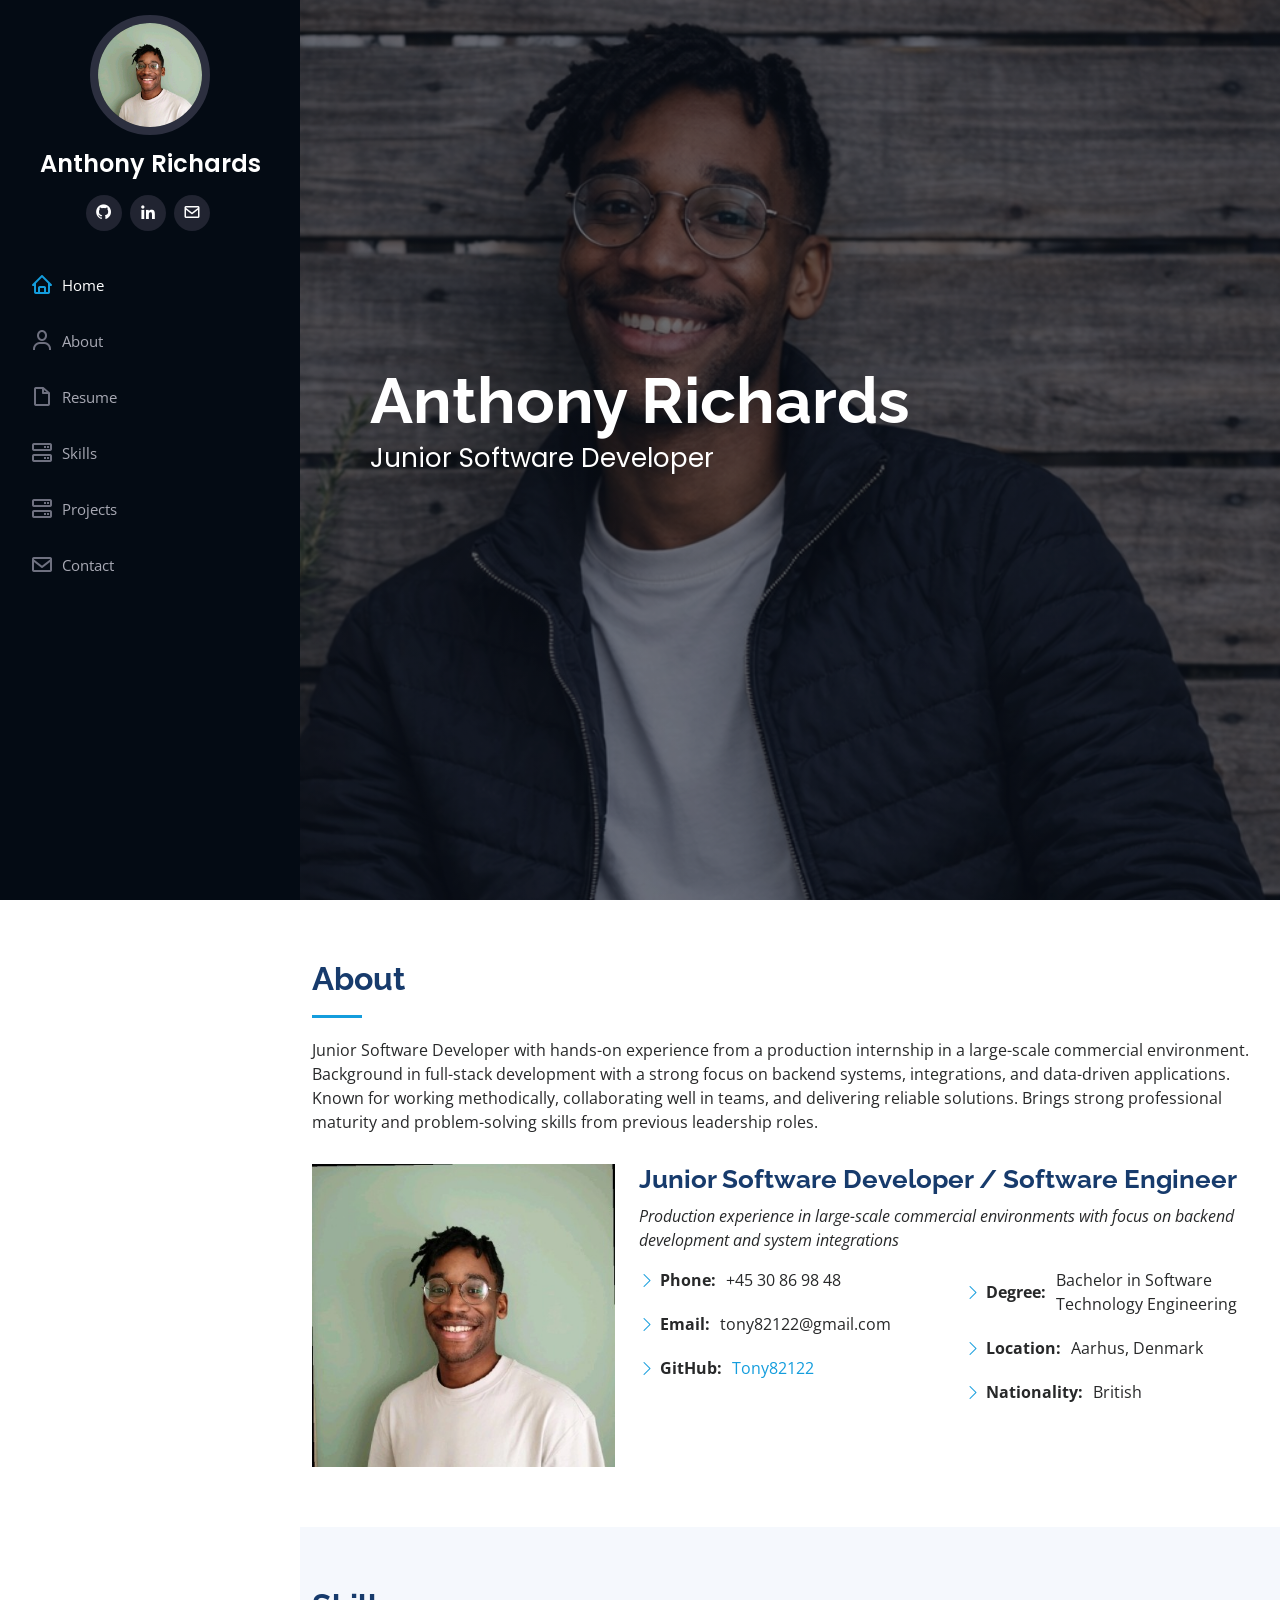
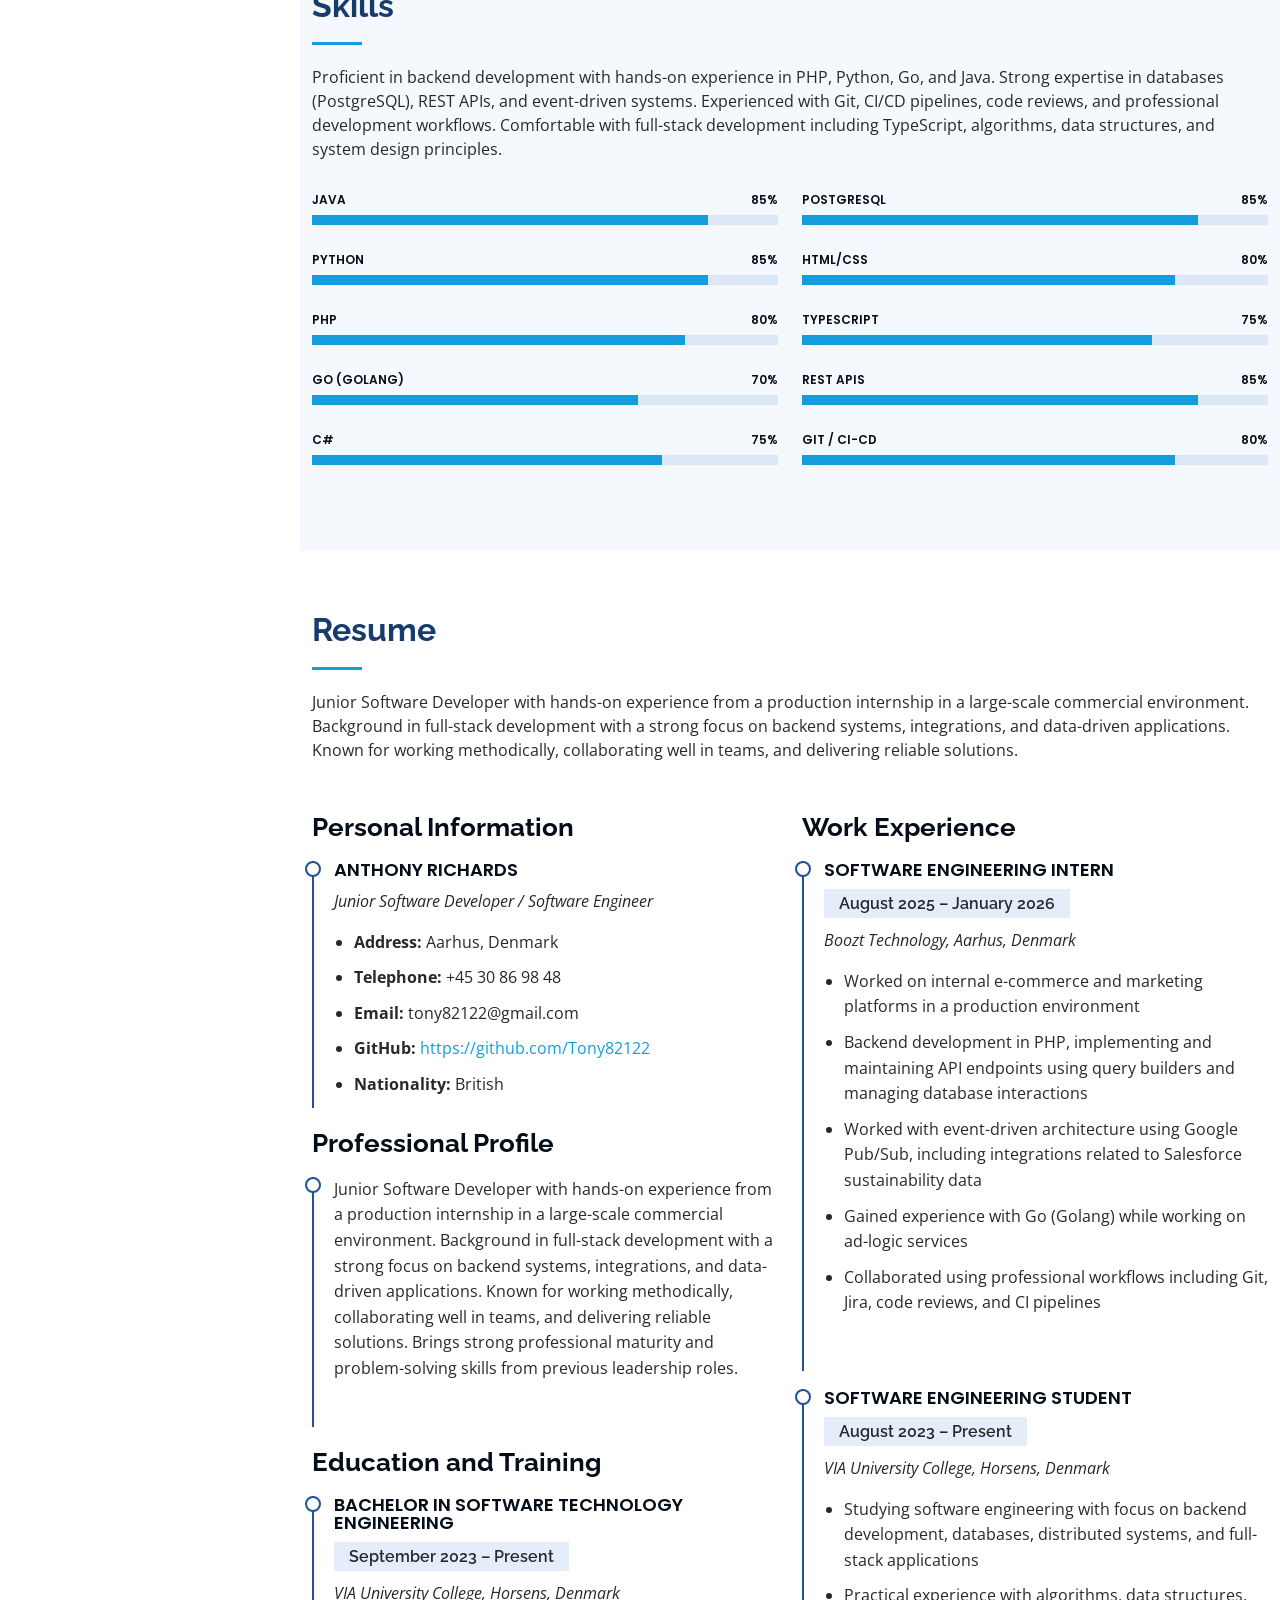
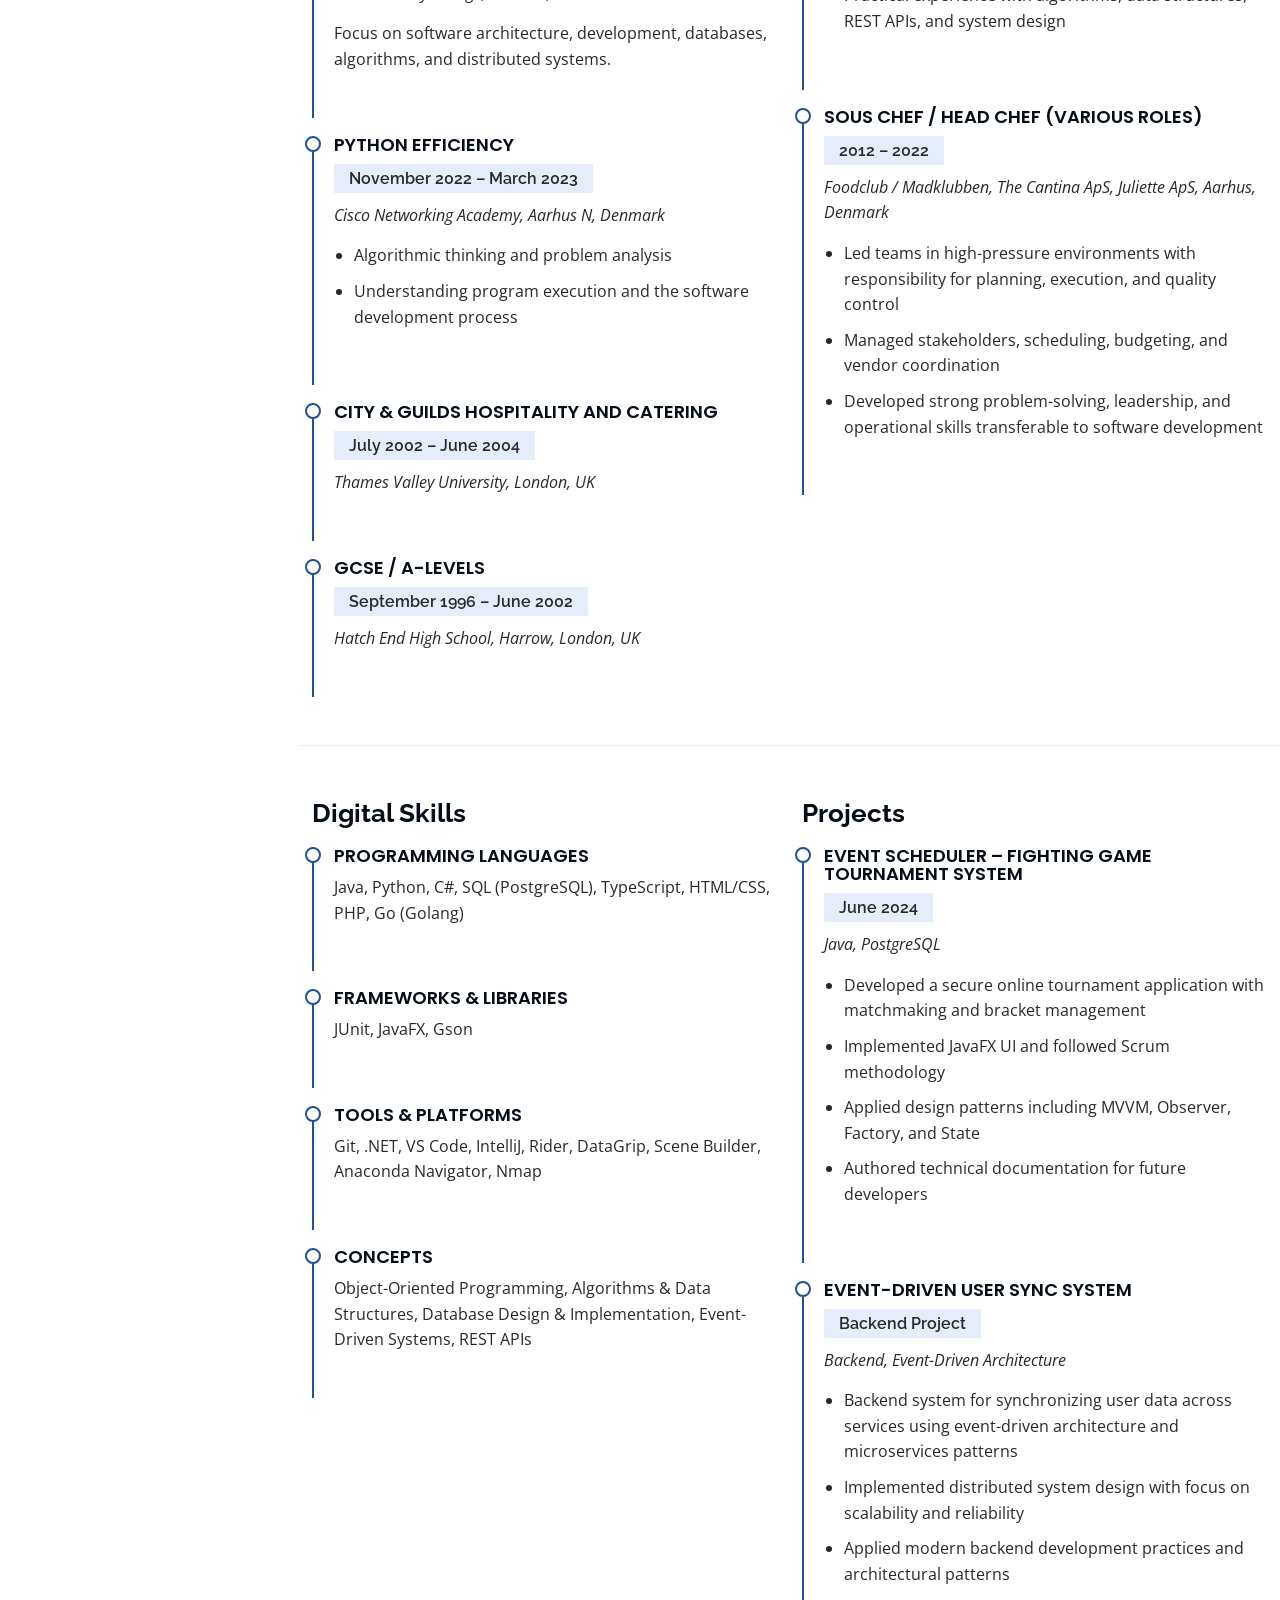
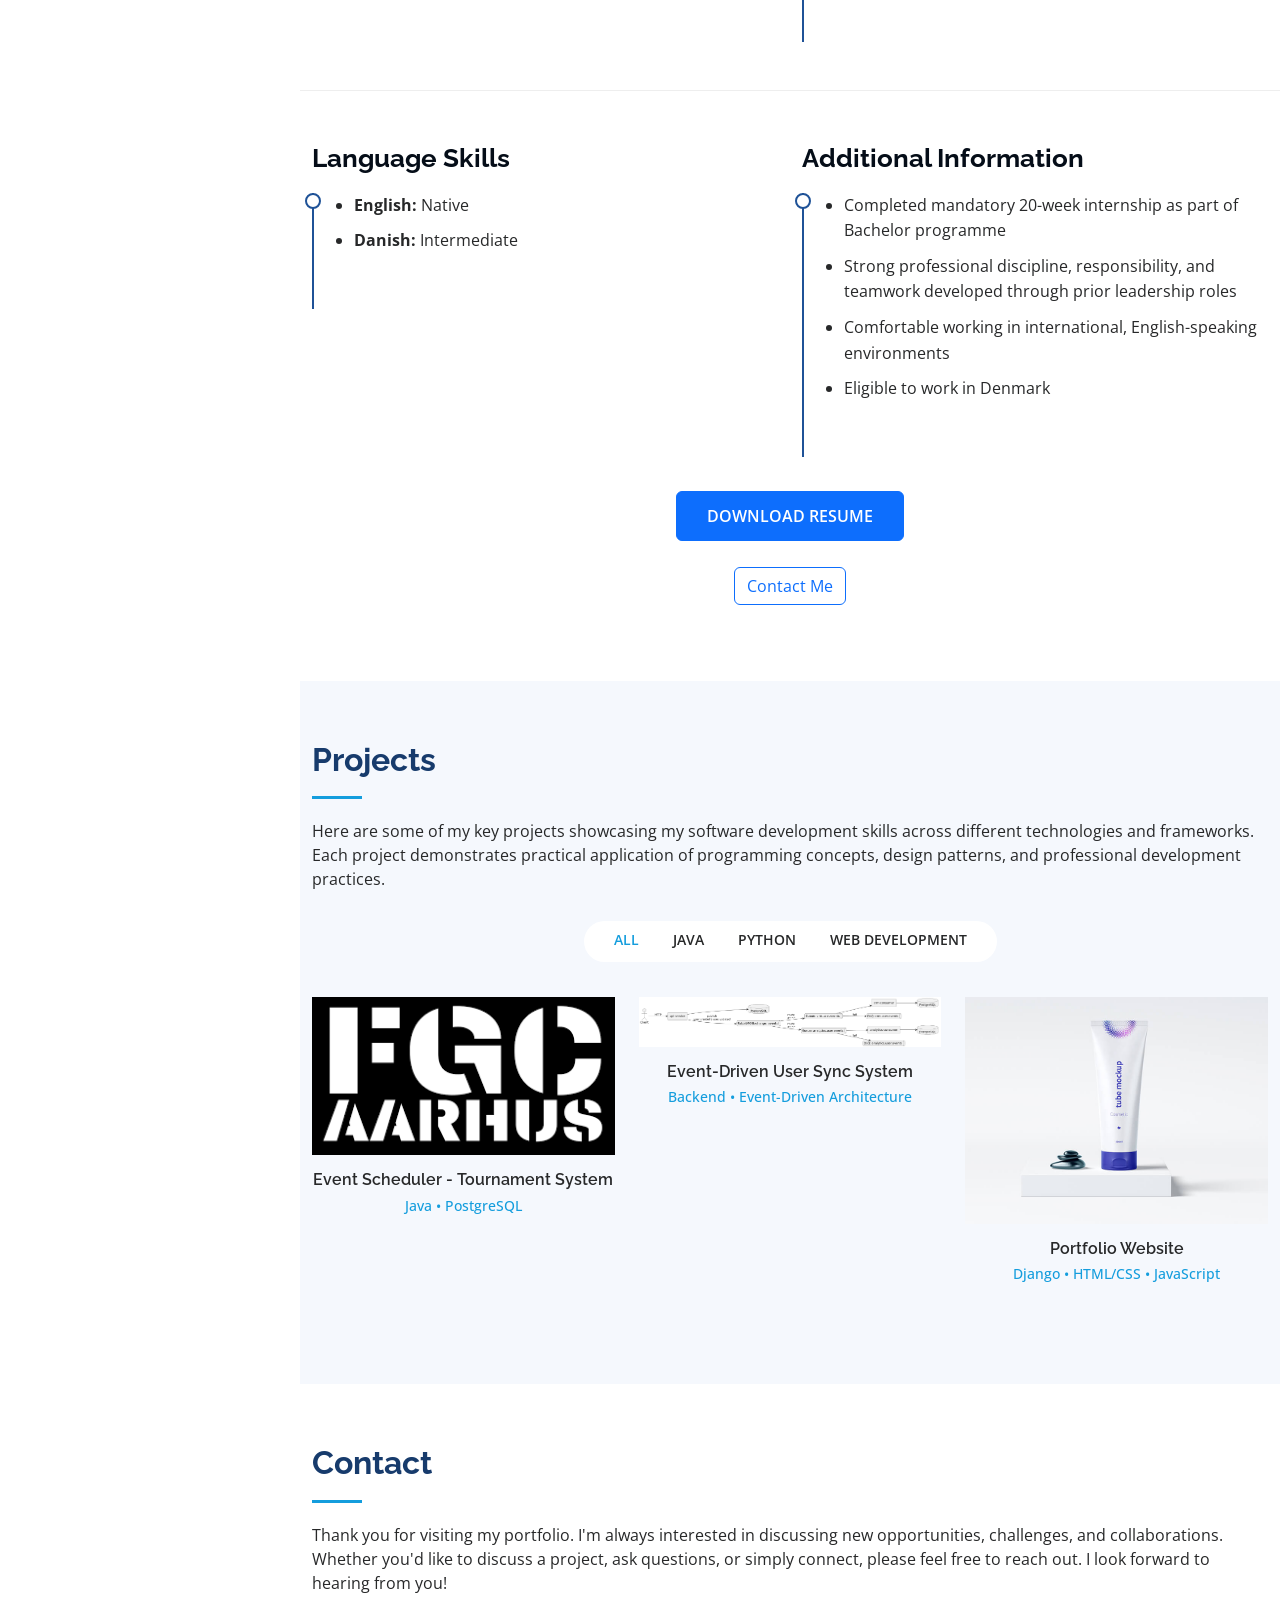
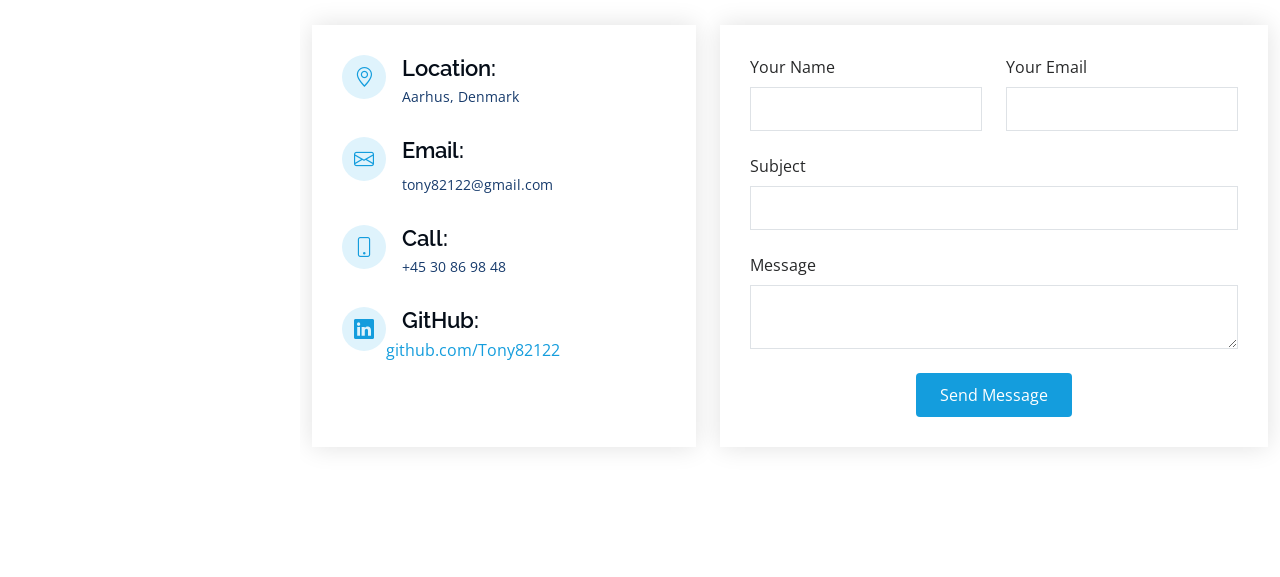
==== docs/index.html @ fb2d7214 "update to project" ====
﻿<!DOCTYPE html>
<html lang="en">

<head>
  <meta charset="utf-8">
  <meta content="width=device-width, initial-scale=1.0" name="viewport">

  <title>Anthony Richards - Junior Software Developer</title>
  <meta content="Junior Software Developer portfolio showcasing backend development, PHP, Python, Go, and Java experience" name="description">
  <meta content="software developer, backend engineer, portfolio, Anthony Richards, PHP, Python, Java, Go" name="keywords">

  <!-- Favicons -->
  <link href="img/favicon.png" rel="icon">
  <link href="img/apple-touch-icon.png" rel="apple-touch-icon">

  <!-- Google Fonts -->
  <link
    href="https://fonts.googleapis.com/css?family=Open+Sans:300,300i,400,400i,600,600i,700,700i|Raleway:300,300i,400,400i,500,500i,600,600i,700,700i|Poppins:300,300i,400,400i,500,500i,600,600i,700,700i"
    rel="stylesheet">

  <!-- Vendor CSS Files -->
  <link href="vendor/aos/aos.css" rel="stylesheet">
  <link href="vendor/bootstrap/css/bootstrap.min.css" rel="stylesheet">
  <link href="vendor/bootstrap-icons/bootstrap-icons.css" rel="stylesheet">
  <link href="vendor/boxicons/css/boxicons.min.css" rel="stylesheet">
  <link href="vendor/glightbox/css/glightbox.min.css" rel="stylesheet">
  <link href="vendor/swiper/swiper-bundle.min.css" rel="stylesheet">
  <!-- BootStrap Link-->
  <link href="https://cdn.jsdelivr.net/npm/bootstrap@5.3.0-alpha1/dist/css/bootstrap.min.css" rel="stylesheet"
    integrity="sha384-GLhlTQ8iRABdZLl6O3oVMWSktQOp6b7In1Zl3/Jr59b6EGGoI1aFkw7cmDA6j6gD" crossorigin="anonymous">

  <!-- Template Main CSS File -->
  <link href="css/style.css" rel="stylesheet">

</head>

<body>

  <!-- ======= Mobile nav toggle button ======= -->
  <i class="bi bi-list mobile-nav-toggle d-xl-none"></i>

  <!-- ======= Header ======= -->
  <header id="header">
    <div class="d-flex flex-column">

      <div class="profile">
        <img src="img/Anthony_pic.jpg" alt="Anthony Richards" class="img-fluid rounded-circle">
        <h1 class="text-light"><a href="index.html">Anthony Richards</a></h1>
        <div class="social-links mt-3 text-center">
          <a href="https://github.com/Tony82122" target="_blank" class="github"><i class="bx bxl-github"></i></a>
          <a href="https://www.linkedin.com/in/anthonyrichards82122/" target="_blank" class="linkedin"><i class="bx bxl-linkedin"></i></a>
          <a href="mailto:tony82122@gmail.com" class="envelope"><i class="bx bx-envelope"></i></a>
        </div>
      </div>

      <nav id="navbar" class="nav-menu navbar">
        <ul>
          <li><a href="#hero" class="nav-link scrollto active"><i class="bx bx-home"></i> <span>Home</span></a></li>
          <li><a href="#about" class="nav-link scrollto"><i class="bx bx-user"></i> <span>About</span></a></li>
          <li><a href="#resume" class="nav-link scrollto"><i class="bx bx-file-blank"></i> <span>Resume</span></a></li>
          <li><a href="#skills" class="nav-link scrollto"><i class="bx bx-server"></i> <span>Skills</span></a></li>
          <li><a href="#portfolio" class="nav-link scrollto"><i class="bx bx-server"></i> <span>Projects</span></a></li>
          <li><a href="#contact" class="nav-link scrollto"><i class="bx bx-envelope"></i> <span>Contact</span></a></li>
        </ul>
      </nav><!-- .nav-menu -->
    </div>
  </header><!-- End Header -->

  <!-- ======= Hero Section ======= -->
  <section id="hero" class="d-flex flex-column justify-content-center align-items-center" style="background-image: linear-gradient(rgba(5, 13, 24, 0.3), rgba(5, 13, 24, 0.3)), url('img/Anthony_outside.png');">
    <div class="hero-container" data-aos="fade-in">
      <h1>Anthony Richards</h1>
      <p>Junior Software Developer</p>
    </div>
  </section><!-- End Hero -->

  <main id="main">

    <!-- ======= About Section ======= -->
    <section id="about" class="about">
      <div class="container">

        <div class="section-title">
          <h2>About</h2>
          <p>Junior Software Developer with hands-on experience from a production internship in a large-scale commercial environment. Background in full-stack development with a strong focus on backend systems, integrations, and data-driven applications. Known for working methodically, collaborating well in teams, and delivering reliable solutions. Brings strong professional maturity and problem-solving skills from previous leadership roles.
          </p>
        </div>

        <div class="row">
          <div class="col-lg-4" data-aos="fade-right">
            <img src="img/Anthony_pic.jpg" class="img-fluid" alt="">
          </div>
          <div class="col-lg-8 pt-4 pt-lg-0 content" data-aos="fade-left">
            <h3>Junior Software Developer / Software Engineer</h3>
            <p class="fst-italic">
            Production experience in large-scale commercial environments with focus on backend development and system integrations
            </p>
            <div class="row">
              <div class="col-lg-6">
                <ul>
                  <li><i class="bi bi-chevron-right"></i> <strong>Phone:</strong> <span>+45 30 86 98 48</span></li>
                  <li><i class="bi bi-chevron-right"></i> <strong>Email:</strong>
                    <span>tony82122@gmail.com</span>
                  </li>
                  <li><i class="bi bi-chevron-right"></i> <strong>GitHub:</strong>
                    <a href="https://github.com/Tony82122" target="_blank">Tony82122</a>
                  </li>
                </ul>
              </div>
              <div class="col-lg-6">
                <ul>
                  <li><i class="bi bi-chevron-right"></i> <strong>Degree:</strong> <span>Bachelor in Software Technology Engineering</span>
                  </li>
                  <li><i class="bi bi-chevron-right"></i> <strong>Location:</strong> <span>Aarhus, Denmark</span></li>
                  <li><i class="bi bi-chevron-right"></i> <strong>Nationality:</strong> <span>British</span></li>
                </ul>
              </div>
            </div>
          </div>
        </div>

      </div>
    </section><!-- End About Section -->

    <!-- ======= Skills Section ======= -->
    <section id="skills" class="skills section-bg">
      <div class="container">

        <div class="section-title">
          <h2>Skills</h2>
          <p>Proficient in backend development with hands-on experience in PHP, Python, Go, and Java. Strong expertise in databases (PostgreSQL), REST APIs, and event-driven systems. Experienced with Git, CI/CD pipelines, code reviews, and professional development workflows. Comfortable with full-stack development including TypeScript, algorithms, data structures, and system design principles.</p>
        </div>

        <div class="row skills-content">

          <div class="col-lg-6" data-aos="fade-up">

            <div class="progress">
              <span class="skill">Java <i class="val">85%</i></span>
              <div class="progress-bar-wrap">
                <div class="progress-bar" role="progressbar" aria-valuenow="85" aria-valuemin="0" aria-valuemax="100">
                </div>
              </div>
            </div>

            <div class="progress">
              <span class="skill">Python <i class="val">85%</i></span>
              <div class="progress-bar-wrap">
                <div class="progress-bar" role="progressbar" aria-valuenow="85" aria-valuemin="0" aria-valuemax="100">
                </div>
              </div>
            </div>

            <div class="progress">
              <span class="skill">PHP <i class="val">80%</i></span>
              <div class="progress-bar-wrap">
                <div class="progress-bar" role="progressbar" aria-valuenow="80" aria-valuemin="0" aria-valuemax="100">
                </div>
              </div>
            </div>

            <div class="progress">
              <span class="skill">Go (Golang)<i class="val">70%</i></span>
              <div class="progress-bar-wrap">
                <div class="progress-bar" role="progressbar" aria-valuenow="70" aria-valuemin="0" aria-valuemax="100">
                </div>
              </div>
            </div>

            <div class="progress">
              <span class="skill">C#<i class="val">75%</i></span>
              <div class="progress-bar-wrap">
                <div class="progress-bar" role="progressbar" aria-valuenow="75" aria-valuemin="0" aria-valuemax="100">
                </div>
              </div>
            </div>

          </div>

          <div class="col-lg-6" data-aos="fade-up" data-aos-delay="100">

            <div class="progress">
              <span class="skill">PostgreSQL <i class="val">85%</i></span>
              <div class="progress-bar-wrap">
                <div class="progress-bar" role="progressbar" aria-valuenow="85" aria-valuemin="0" aria-valuemax="100">
                </div>
              </div>
            </div>

            <div class="progress">
              <span class="skill">HTML/CSS <i class="val">80%</i></span>
              <div class="progress-bar-wrap">
                <div class="progress-bar" role="progressbar" aria-valuenow="80" aria-valuemin="0" aria-valuemax="100">
                </div>
              </div>
            </div>

            <div class="progress">
              <span class="skill">TypeScript <i class="val">75%</i></span>
              <div class="progress-bar-wrap">
                <div class="progress-bar" role="progressbar" aria-valuenow="75" aria-valuemin="0" aria-valuemax="100">
                </div>
              </div>
            </div>

            <div class="progress">
              <span class="skill">REST APIs <i class="val">85%</i></span>
              <div class="progress-bar-wrap">
                <div class="progress-bar" role="progressbar" aria-valuenow="85" aria-valuemin="0" aria-valuemax="100">
                </div>
              </div>
            </div>

            <div class="progress">
              <span class="skill">Git / CI-CD <i class="val">80%</i></span>
              <div class="progress-bar-wrap">
                <div class="progress-bar" role="progressbar" aria-valuenow="80" aria-valuemin="0" aria-valuemax="100">
                </div>
              </div>
            </div>

          </div>

        </div>

      </div>
    </section><!-- End Skills Section -->

    <!-- ======= Resume Section ======= -->
    <section id="resume" class="resume">
      <div class="container">

        <div class="section-title">
          <h2>Resume</h2>
          <p>Junior Software Developer with hands-on experience from a production internship in a large-scale commercial environment. Background in full-stack development with a strong focus on backend systems, integrations, and data-driven applications. Known for working methodically, collaborating well in teams, and delivering reliable solutions.</p>
        </div>

        <div class="row">
          <div class="col-lg-6" data-aos="fade-up">
            <h3 class="resume-title">Personal Information</h3>
            <div class="resume-item pb-0">
              <h4>Anthony Richards</h4>
              <p><em>Junior Software Developer / Software Engineer</em></p>
              <ul>
                <li><strong>Address:</strong> Aarhus, Denmark</li>
                <li><strong>Telephone:</strong> +45 30 86 98 48</li>
                <li><strong>Email:</strong> tony82122@gmail.com</li>
                <li><strong>GitHub:</strong> <a href="https://github.com/Tony82122" target="_blank">https://github.com/Tony82122</a></li>
                <li><strong>Nationality:</strong> British</li>
              </ul>
            </div>

            <h3 class="resume-title">Professional Profile</h3>
            <div class="resume-item">
              <p>Junior Software Developer with hands-on experience from a production internship in a large-scale commercial environment. Background in full-stack development with a strong focus on backend systems, integrations, and data-driven applications. Known for working methodically, collaborating well in teams, and delivering reliable solutions. Brings strong professional maturity and problem-solving skills from previous leadership roles.</p>
            </div>

            <h3 class="resume-title">Education and Training</h3>
            <div class="resume-item">
              <h4>Bachelor in Software Technology Engineering</h4>
              <h5>September 2023 – Present</h5>
              <p><em>VIA University College, Horsens, Denmark</em></p>
              <p>Focus on software architecture, development, databases, algorithms, and distributed systems.</p>
            </div>
            <div class="resume-item">
              <h4>Python Efficiency</h4>
              <h5>November 2022 – March 2023</h5>
              <p><em>Cisco Networking Academy, Aarhus N, Denmark</em></p>
              <ul>
                <li>Algorithmic thinking and problem analysis</li>
                <li>Understanding program execution and the software development process</li>
              </ul>
            </div>
            <div class="resume-item">
              <h4>City & Guilds Hospitality and Catering</h4>
              <h5>July 2002 – June 2004</h5>
              <p><em>Thames Valley University, London, UK</em></p>
            </div>
            <div class="resume-item">
              <h4>GCSE / A-Levels</h4>
              <h5>September 1996 – June 2002</h5>
              <p><em>Hatch End High School, Harrow, London, UK</em></p>
            </div>
          </div>

          <div class="col-lg-6" data-aos="fade-up" data-aos-delay="100">
            <h3 class="resume-title">Work Experience</h3>
            <div class="resume-item">
              <h4>Software Engineering Intern</h4>
              <h5>August 2025 – January 2026</h5>
              <p><em>Boozt Technology, Aarhus, Denmark</em></p>
              <ul>
                <li>Worked on internal e-commerce and marketing platforms in a production environment</li>
                <li>Backend development in PHP, implementing and maintaining API endpoints using query builders and managing database interactions</li>
                <li>Worked with event-driven architecture using Google Pub/Sub, including integrations related to Salesforce sustainability data</li>
                <li>Gained experience with Go (Golang) while working on ad-logic services</li>
                <li>Collaborated using professional workflows including Git, Jira, code reviews, and CI pipelines</li>
              </ul>
            </div>
            <div class="resume-item">
              <h4>Software Engineering Student</h4>
              <h5>August 2023 – Present</h5>
              <p><em>VIA University College, Horsens, Denmark</em></p>
              <ul>
                <li>Studying software engineering with focus on backend development, databases, distributed systems, and full-stack applications</li>
                <li>Practical experience with algorithms, data structures, REST APIs, and system design</li>
              </ul>
            </div>
            <div class="resume-item">
              <h4>Sous Chef / Head Chef (Various Roles)</h4>
              <h5>2012 – 2022</h5>
              <p><em>Foodclub / Madklubben, The Cantina ApS, Juliette ApS, Aarhus, Denmark</em></p>
              <ul>
                <li>Led teams in high-pressure environments with responsibility for planning, execution, and quality control</li>
                <li>Managed stakeholders, scheduling, budgeting, and vendor coordination</li>
                <li>Developed strong problem-solving, leadership, and operational skills transferable to software development</li>
              </ul>
            </div>
          </div>
        </div>

        <div class="row mt-5">
          <div class="col-lg-6" data-aos="fade-up">
            <h3 class="resume-title">Digital Skills</h3>
            <div class="resume-item">
              <h4>Programming Languages</h4>
              <p>Java, Python, C#, SQL (PostgreSQL), TypeScript, HTML/CSS, PHP, Go (Golang)</p>
            </div>
            <div class="resume-item">
              <h4>Frameworks & Libraries</h4>
              <p>JUnit, JavaFX, Gson</p>
            </div>
            <div class="resume-item">
              <h4>Tools & Platforms</h4>
              <p>Git, .NET, VS Code, IntelliJ, Rider, DataGrip, Scene Builder, Anaconda Navigator, Nmap</p>
            </div>
            <div class="resume-item">
              <h4>Concepts</h4>
              <p>Object-Oriented Programming, Algorithms & Data Structures, Database Design & Implementation, Event-Driven Systems, REST APIs</p>
            </div>
          </div>

          <div class="col-lg-6" data-aos="fade-up" data-aos-delay="100">
            <h3 class="resume-title">Projects</h3>
            <div class="resume-item">
              <h4>Event Scheduler – Fighting Game Tournament System</h4>
              <h5>June 2024</h5>
              <p><em>Java, PostgreSQL</em></p>
              <ul>
                <li>Developed a secure online tournament application with matchmaking and bracket management</li>
                <li>Implemented JavaFX UI and followed Scrum methodology</li>
                <li>Applied design patterns including MVVM, Observer, Factory, and State</li>
                <li>Authored technical documentation for future developers</li>
              </ul>
            </div>
            <div class="resume-item">
              <h4>Event-Driven User Sync System</h4>
              <h5>Backend Project</h5>
              <p><em>Backend, Event-Driven Architecture</em></p>
              <ul>
                <li>Backend system for synchronizing user data across services using event-driven architecture and microservices patterns</li>
                <li>Implemented distributed system design with focus on scalability and reliability</li>
                <li>Applied modern backend development practices and architectural patterns</li>
              </ul>
            </div>
          </div>
        </div>

        <div class="row mt-5">
          <div class="col-lg-6" data-aos="fade-up">
            <h3 class="resume-title">Language Skills</h3>
            <div class="resume-item">
              <ul>
                <li><strong>English:</strong> Native</li>
                <li><strong>Danish:</strong> Intermediate</li>
              </ul>
            </div>
          </div>

          <div class="col-lg-6" data-aos="fade-up" data-aos-delay="100">
            <h3 class="resume-title">Additional Information</h3>
            <div class="resume-item">
              <ul>
                <li>Completed mandatory 20-week internship as part of Bachelor programme</li>
                <li>Strong professional discipline, responsibility, and teamwork developed through prior leadership roles</li>
                <li>Comfortable working in international, English-speaking environments</li>
                <li>Eligible to work in Denmark</li>
              </ul>
            </div>
          </div>
        </div>

        <div class="text-center mt-4">
          <a class="btn btn-primary download-button" href="#contact">
            <i class="fas fa-download"></i> Download Resume
          </a>
        </div>
        <div class="text-center my-3">
          <a class="btn btn-outline-primary" href="#contact">
            <i class="fas fa-envelope"></i> Contact Me
          </a>
        </div>

      </div>
    </section><!-- End Resume Section -->

    <!-- ======= Portfolio Section ======= -->
    <section id="portfolio" class="portfolio section-bg">
      <div class="container">

        <div class="section-title">
          <h2>Projects</h2>
          <p>Here are some of my key projects showcasing my software development skills across different technologies and frameworks. Each project demonstrates practical application of programming concepts, design patterns, and professional development practices.</p>
        </div>

        <div class="row" data-aos="fade-up">
          <div class="col-lg-12 d-flex justify-content-center">
            <ul id="portfolio-flters">
              <li data-filter="*" class="filter-active">All</li>
              <li data-filter=".filter-java">Java</li>
              <li data-filter=".filter-python">Python</li>
              <li data-filter=".filter-web">Web Development</li>
            </ul>
          </div>
        </div>

        <div class="row portfolio-container" data-aos="fade-up" data-aos-delay="100">

          <div class="col-lg-4 col-md-6 portfolio-item filter-java">
            <div class="portfolio-wrap">
              <img src="img/portfolio/portfolio-1.png" class="img-fluid" alt="Event Scheduler Tournament System">
              <div class="portfolio-links">
                <a href="img/portfolio/portfolio-1.png" data-gallery="portfolioGallery"
                  class="portfolio-lightbox" title="Event Scheduler - Fighting Game Tournament System - Java, PostgreSQL - Secure online tournament application with matchmaking and bracket management using JavaFX UI, MVVM, Observer, Factory, and State design patterns"><i class="bx bx-plus"></i></a>
                <a href="https://github.com/Tony82122/FGCA2" target="_blank" title="View on GitHub"><i class="bx bx-link"></i></a>
              </div>
              <div class="portfolio-info">
                <h4>Event Scheduler - Tournament System</h4>
                <p>Java • PostgreSQL</p>
              </div>
            </div>
          </div>

          <div class="col-lg-4 col-md-6 portfolio-item filter-web">
            <div class="portfolio-wrap">
              <img src="img/portfolio/Diagram.png" class="img-fluid" alt="Event-Driven User Sync System">
              <div class="portfolio-links">
                <a href="img/portfolio/Diagram.png" data-gallery="portfolioGallery"
                  class="portfolio-lightbox" title="Event-Driven User Sync System - Backend system for synchronizing user data across services using event-driven architecture and microservices patterns"><i class="bx bx-plus"></i></a>
                <a href="https://github.com/Tony82122/event-driven-user-sync-system" target="_blank" title="View on GitHub"><i class="bx bx-link"></i></a>
              </div>
              <div class="portfolio-info">
                <h4>Event-Driven User Sync System</h4>
                <p>Backend • Event-Driven Architecture</p>
              </div>
            </div>
          </div>

          <div class="col-lg-4 col-md-6 portfolio-item filter-web">
            <div class="portfolio-wrap">
              <img src="img/portfolio/portfolio-3.jpg" class="img-fluid" alt="Portfolio Website">
              <div class="portfolio-links">
                <a href="img/portfolio/portfolio-3.jpg" data-gallery="portfolioGallery"
                  class="portfolio-lightbox" title="Portfolio Website - Django, HTML/CSS, JavaScript - Professional portfolio website showcasing projects and experience with responsive design"><i class="bx bx-plus"></i></a>
                <a href="https://github.com/Tony82122/Portfolio" target="_blank" title="View on GitHub"><i class="bx bx-link"></i></a>
              </div>
              <div class="portfolio-info">
                <h4>Portfolio Website</h4>
                <p>Django • HTML/CSS • JavaScript</p>
              </div>
            </div>
          </div>

        </div>

      </div>
    </section><!-- End Portfolio Section -->

    <!-- ======= Contact Section ======= -->
    <section id="contact" class="contact">
      <div class="container">

        <div class="section-title">
          <h2>Contact</h2>
          <p>Thank you for visiting my portfolio. I'm always interested in discussing new opportunities, challenges, and collaborations. Whether you'd like to discuss a project, ask questions, or simply connect, please feel free to reach out. I look forward to hearing from you!
          </p>
        </div>

        <div class="row" data-aos="fade-in">

          <div class="col-lg-5 d-flex align-items-stretch">
            <div class="info">
              <div class="address">
                <i class="bi bi-geo-alt"></i>
                <h4>Location:</h4>
                <p>Aarhus, Denmark</p>
              </div>

              <div class="email">
                <i class="bi bi-envelope"></i>
                <h4>Email:</h4>
                <p>tony82122@gmail.com</p>
              </div>

              <div class="phone">
                <i class="bi bi-phone"></i>
                <h4>Call:</h4>
                <p>+45 30 86 98 48</p>
              </div>

              <div class="linkedin">
                <i class="bi bi-linkedin"></i>
                <h4>GitHub:</h4>
                <a href="https://github.com/Tony82122" target="_blank">github.com/Tony82122</a>
              </div>
            </div>

          </div>

          <div class="col-lg-7 mt-5 mt-lg-0 d-flex align-items-stretch">
            <form action="mailto:tony82122@gmail.com" method="post" enctype="text/plain" class="php-email-form">
              <div class="row">
                <div class="form-group col-md-6">
                  <label for="name">Your Name</label>
                  <input type="text" name="name" class="form-control" id="name">
                </div>
                <div class="form-group col-md-6">
                  <label for="email">Your Email</label>
                  <input type="email" class="form-control" name="email" id="email">
                </div>
              </div>
              <div class="form-group">
                <label for="subject">Subject</label>
                <input type="text" class="form-control" name="subject" id="subject">
              </div>
              <div class="form-group">
                <label for="message">Message</label>
                <textarea class="form-control" name="message" id="message"></textarea>
              </div>
              <div class="my-3">
                <div class="loading">Loading</div>
                <div class="sent-message">Your message has been sent. Thank you!</div>
              </div>
              <div class="text-center"><button type="submit" class="btn btn-primary">Send Message</button>
              </div>
            </form>
          </div>

        </div>

      </div>
    </section><!-- End Contact Section -->

  </main><!-- End #main -->

  <a href="#" class="back-to-top d-flex align-items-center justify-content-center"><i
      class="bi bi-arrow-up-short"></i></a>

  <!-- Vendor JS Files -->
  <script src="vendor/purecounter/purecounter_vanilla.js"></script>
  <script src="vendor/aos/aos.js"></script>
  <script src="vendor/bootstrap/js/bootstrap.bundle.min.js"></script>
  <script src="vendor/glightbox/js/glightbox.min.js"></script>
  <script src="vendor/isotope-layout/isotope.pkgd.min.js"></script>
  <script src="vendor/swiper/swiper-bundle.min.js"></script>
  <script src="vendor/typed.js/typed.min.js"></script>
  <script src="vendor/waypoints/noframework.waypoints.js"></script>

  <!-- Template Main JS File -->
  <script src="js/main.js"></script>

  <!--Boot Strap link-->
  <script src="https://cdn.jsdelivr.net/npm/bootstrap@5.3.0-alpha1/dist/js/bootstrap.bundle.min.js"
    integrity="sha384-w76AqPfDkMBDXo30jS1Sgez6pr3x5MlQ1ZAGC+nuZB+EYdgRZgiwxhTBTkF7CXvN"
    crossorigin="anonymous"></script>
  <script src="https://cdn.jsdelivr.net/npm/@popperjs/core@2.11.6/dist/umd/popper.min.js"
    integrity="sha384-oBqDVmMz9ATKxIep9tiCxS/Z9fNfEXiDAYTujMAeBAsjFuCZSmKbSSUnQlmh/jp3"
    crossorigin="anonymous"></script>
  <script src="https://cdn.jsdelivr.net/npm/bootstrap@5.3.0-alpha1/dist/js/bootstrap.min.js"
    integrity="sha384-mQ93GR66B00ZXjt0YO5KlohRA5SY2XofN4zfuZxLkoj1gXtW8ANNCe9d5Y3eG5eD"
    crossorigin="anonymous"></script>

</body>

</html>
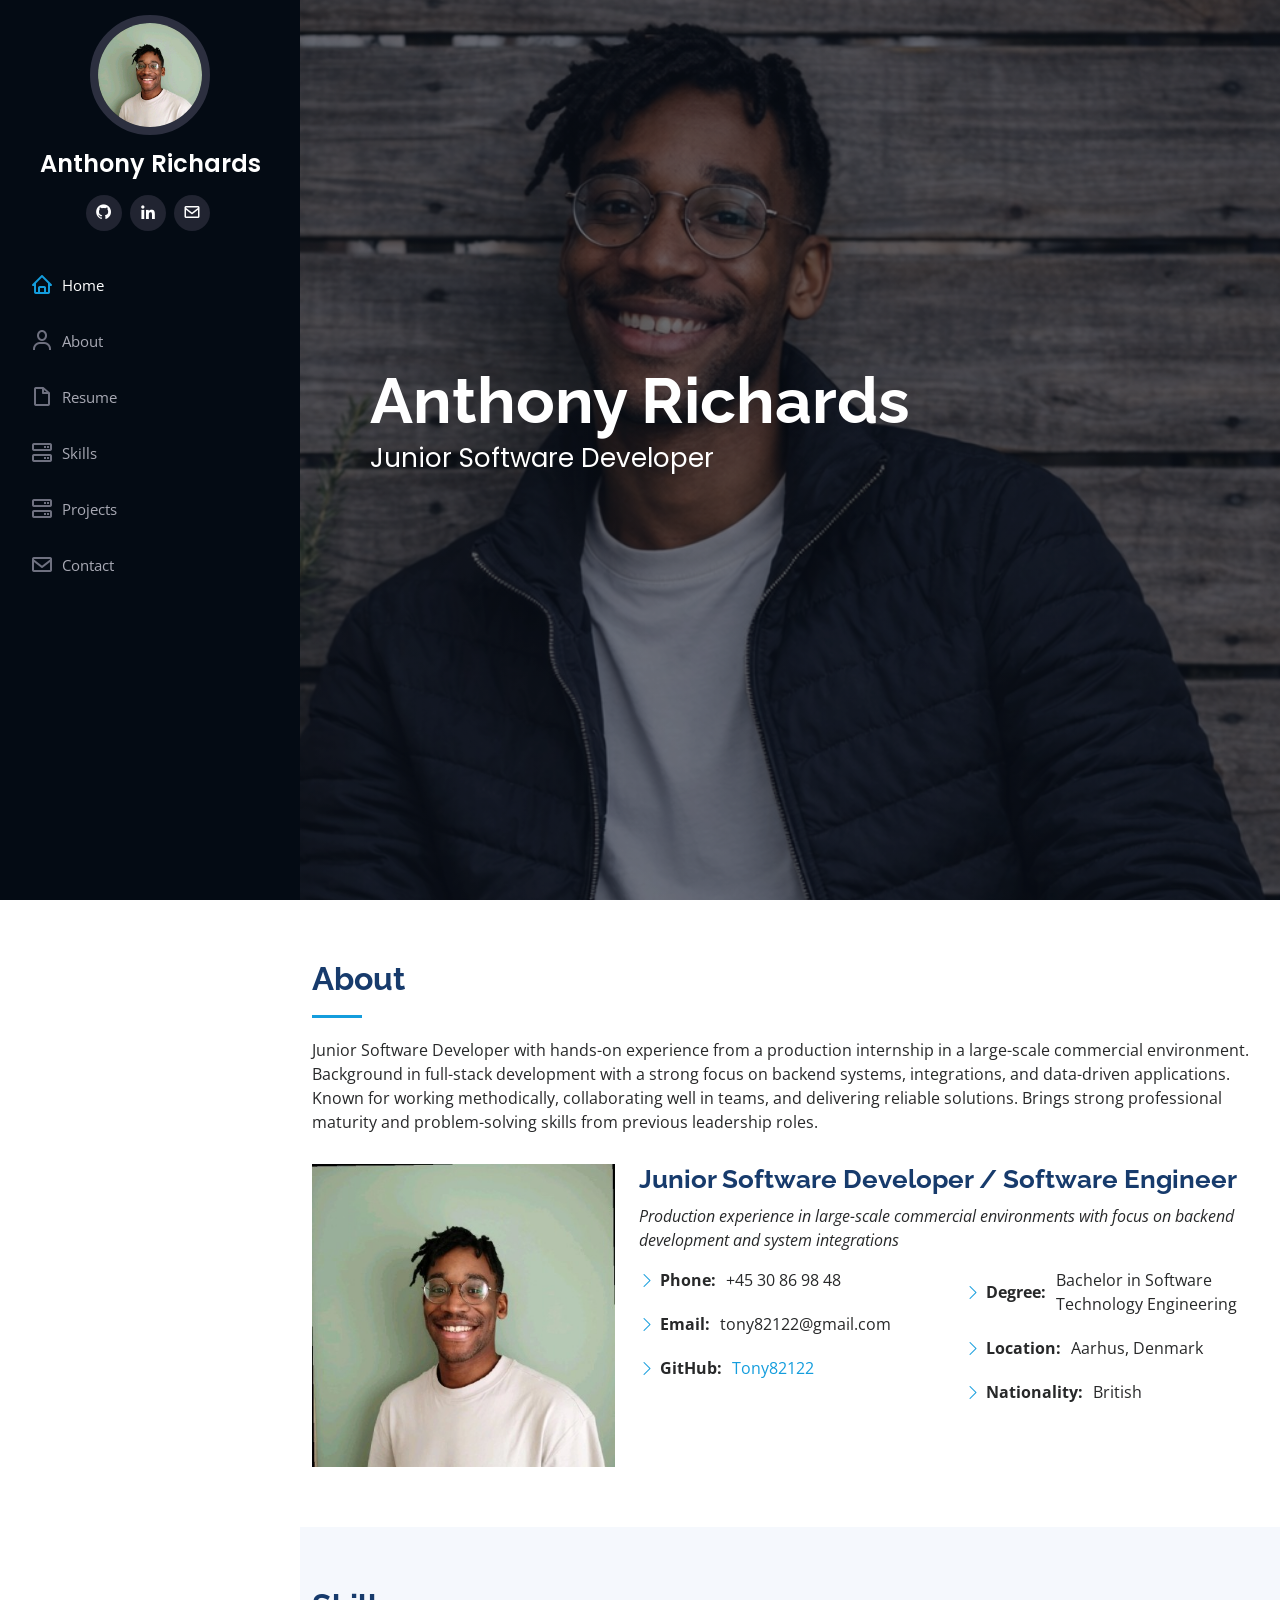
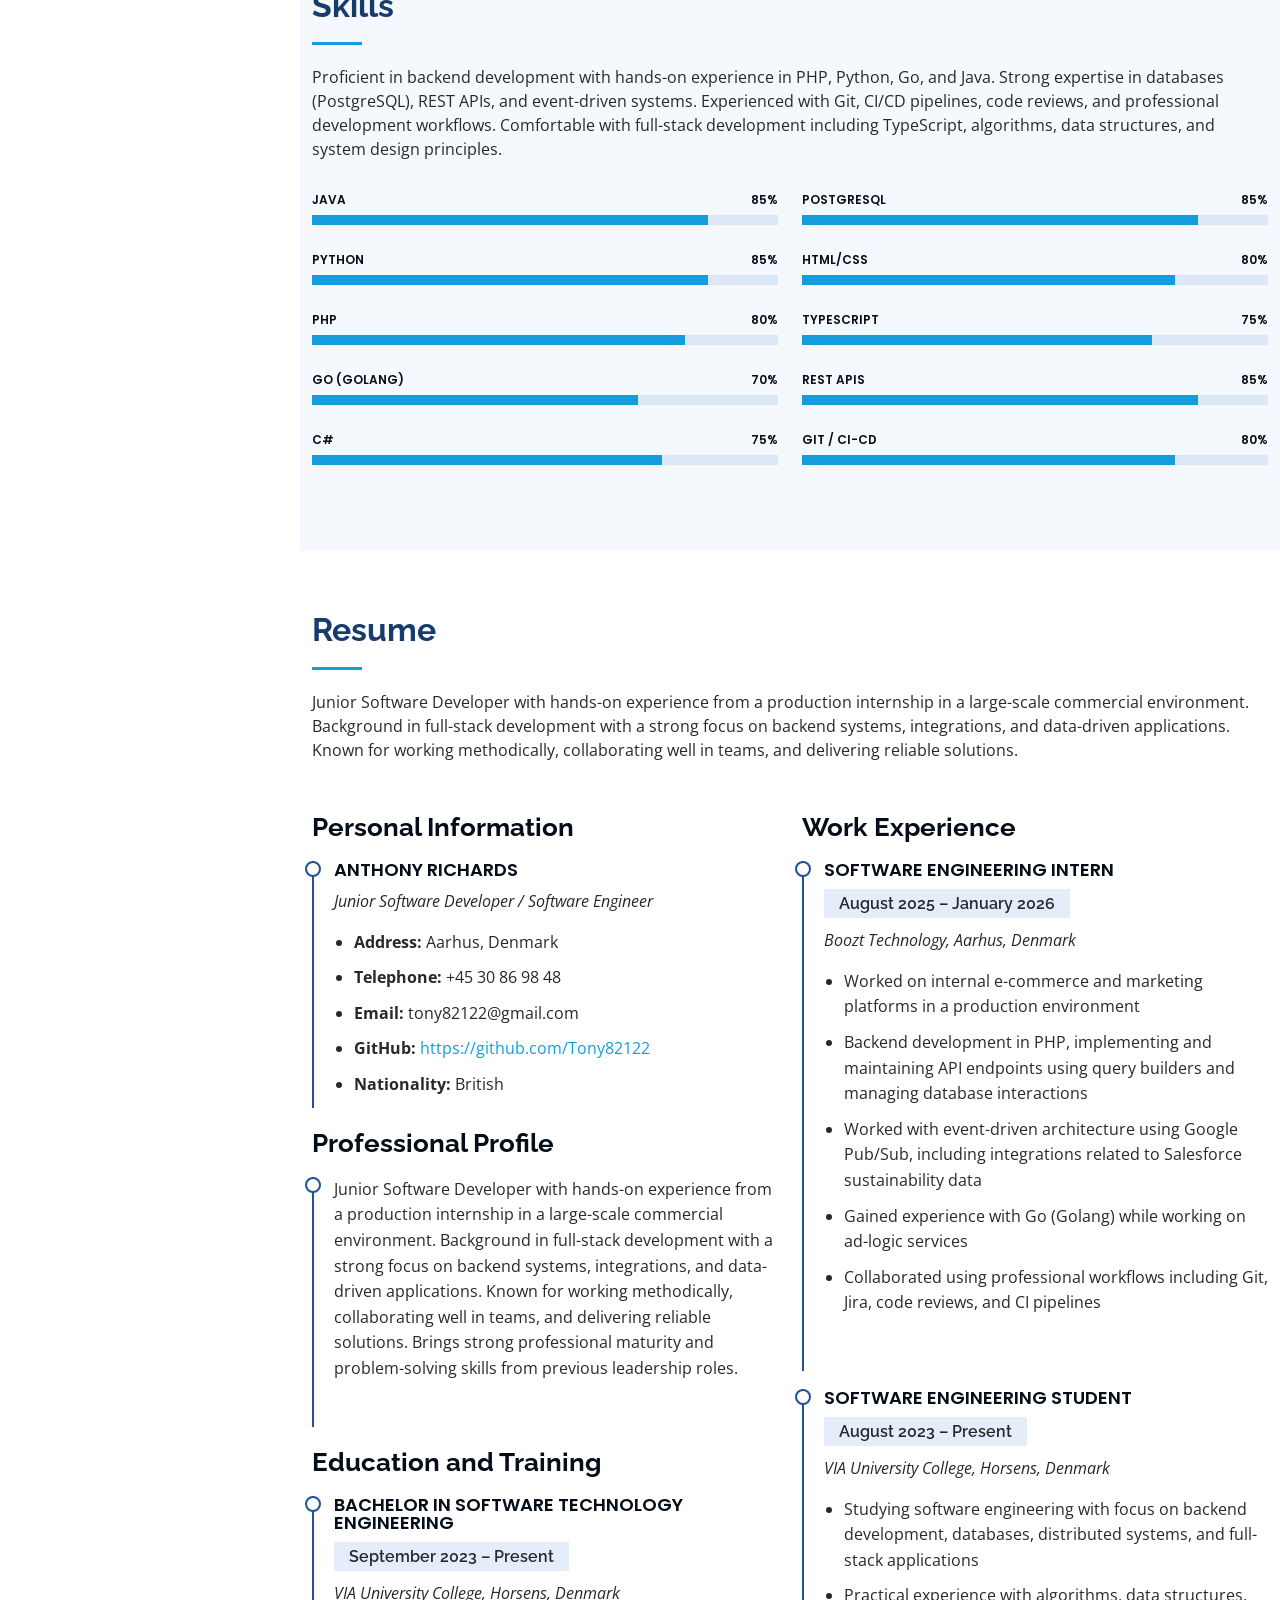
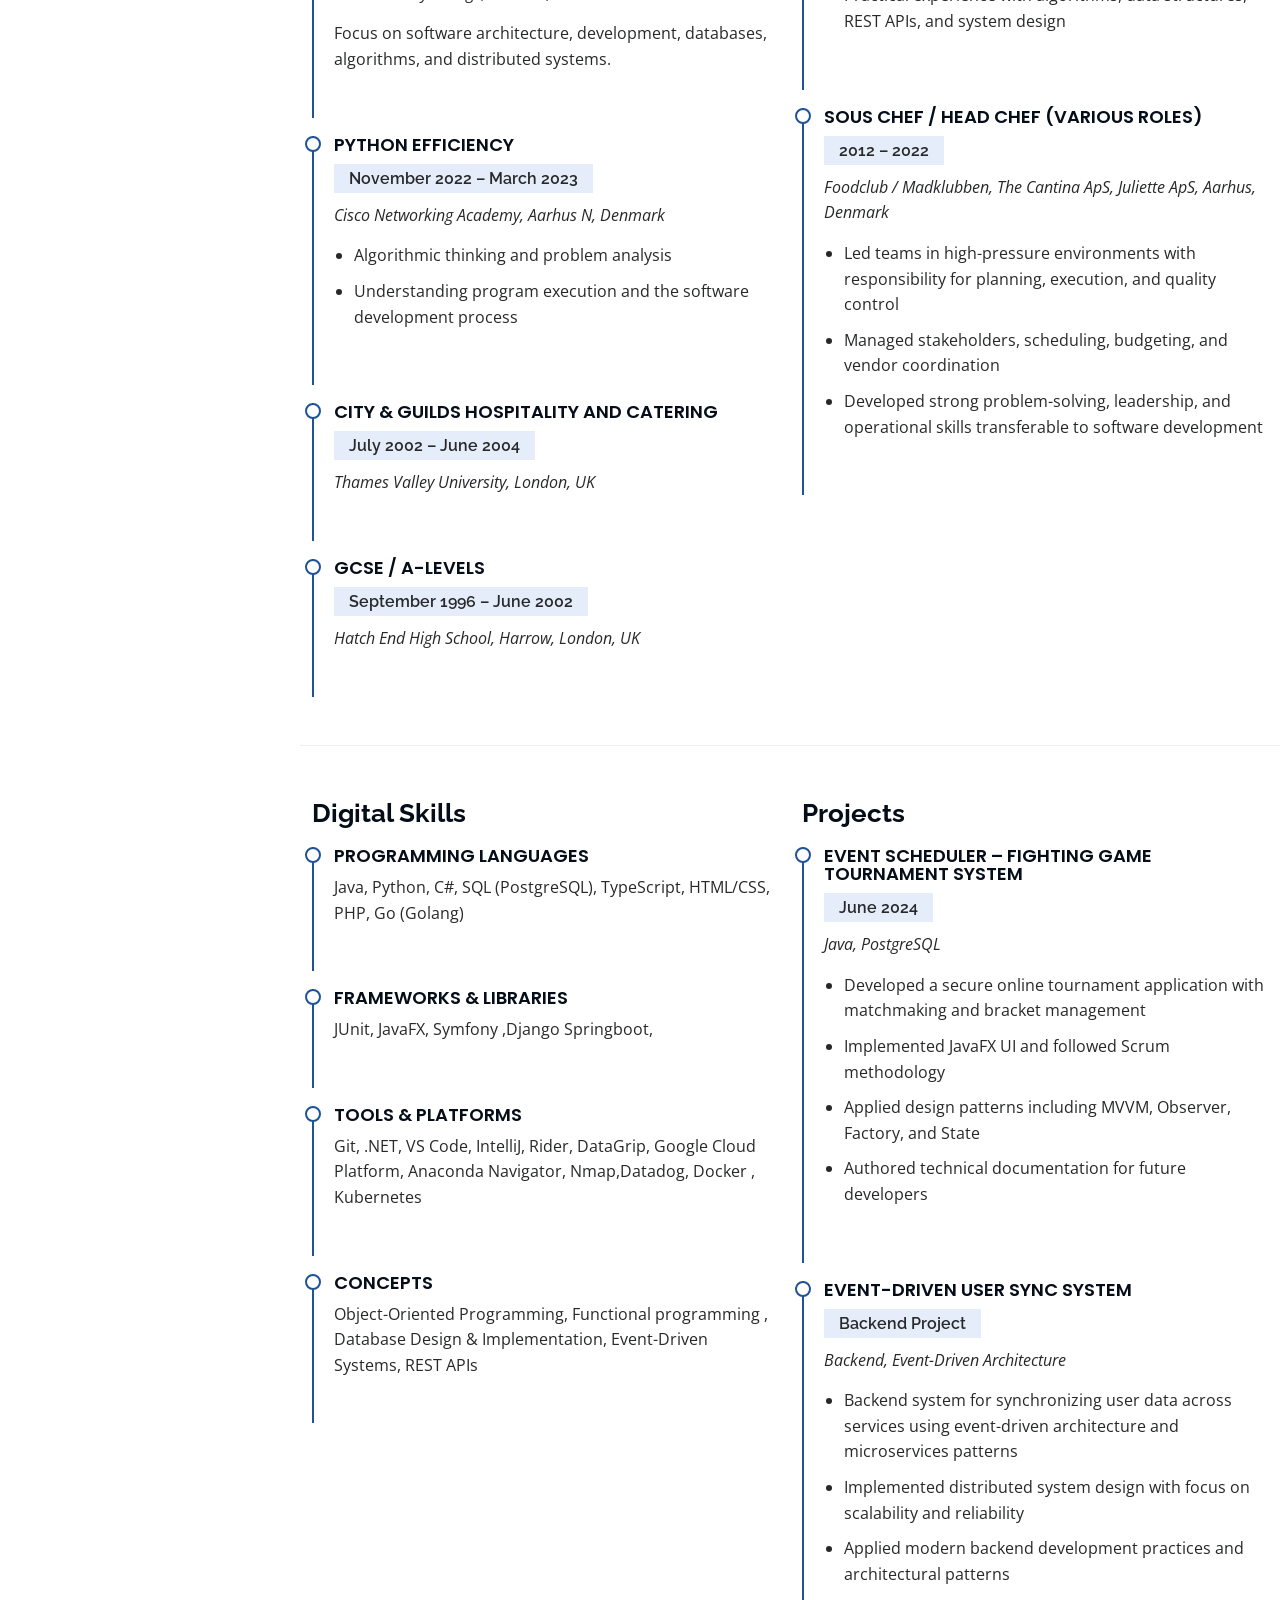
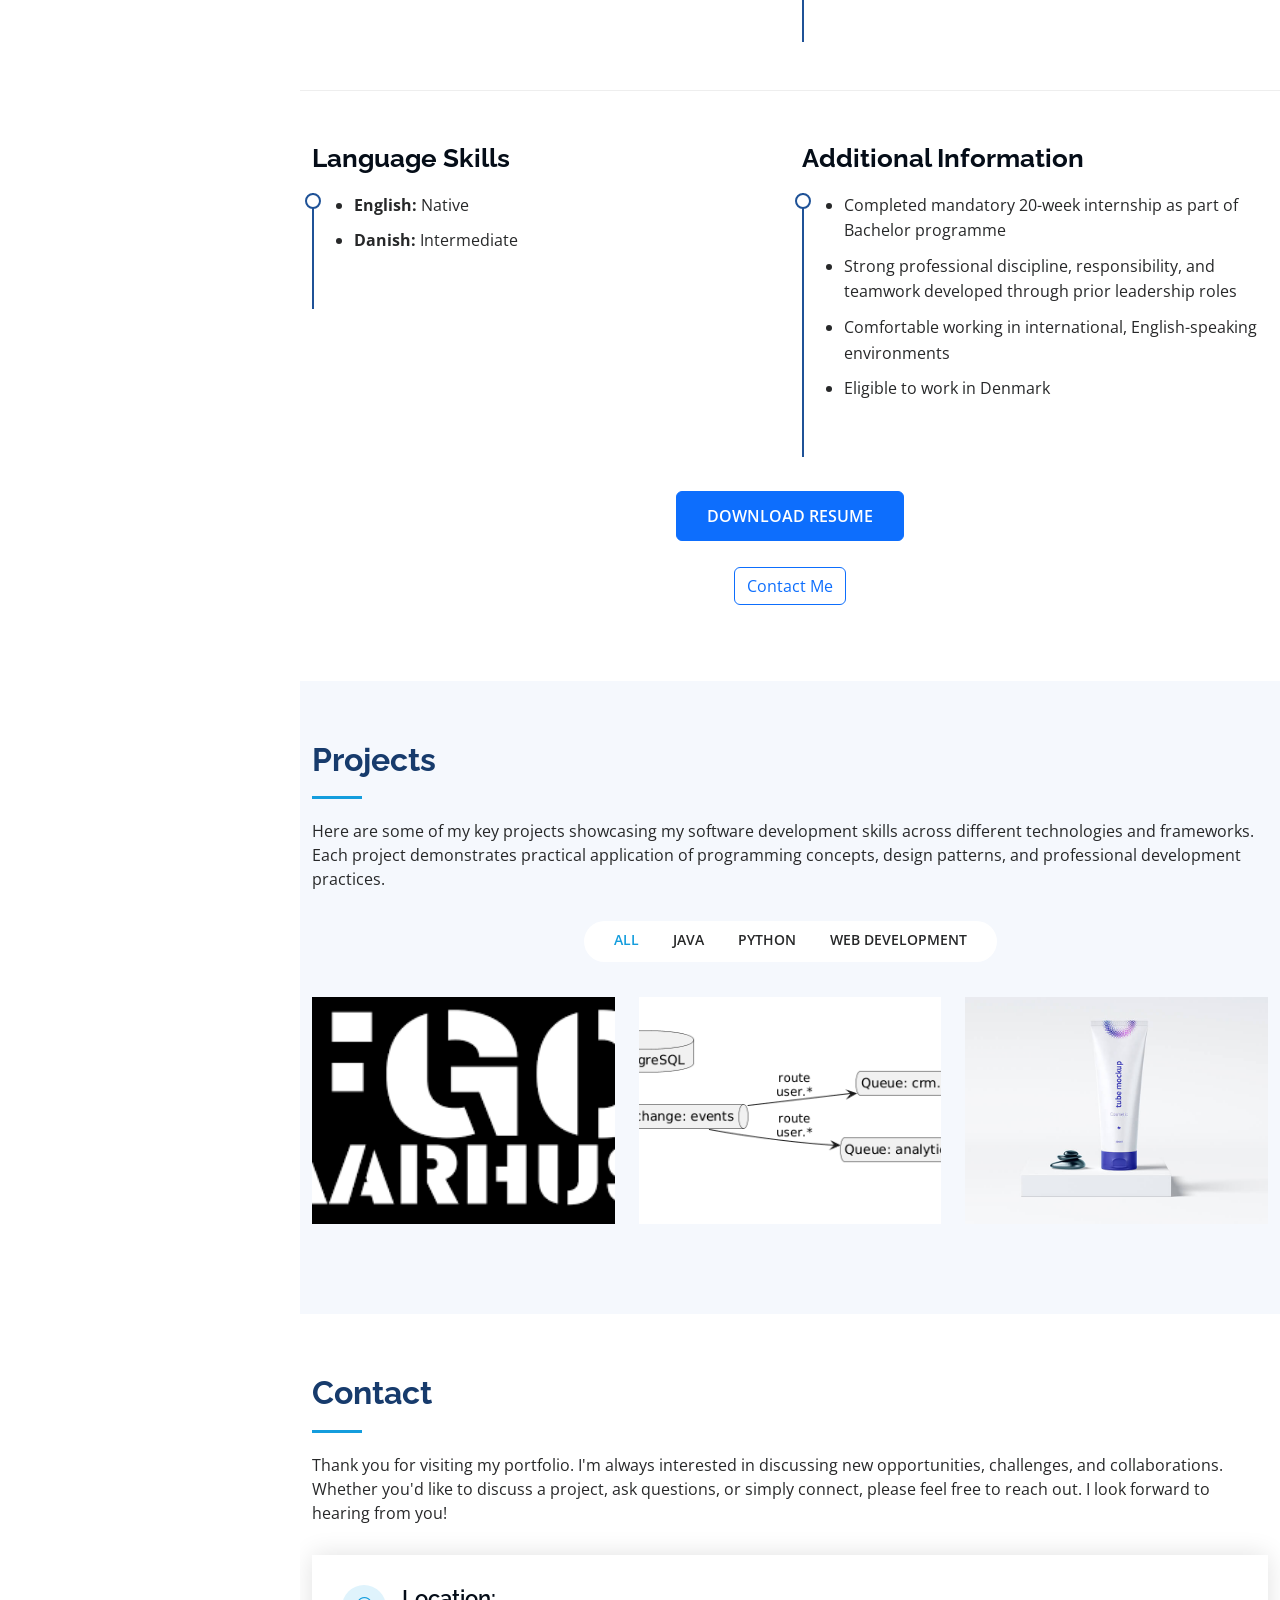
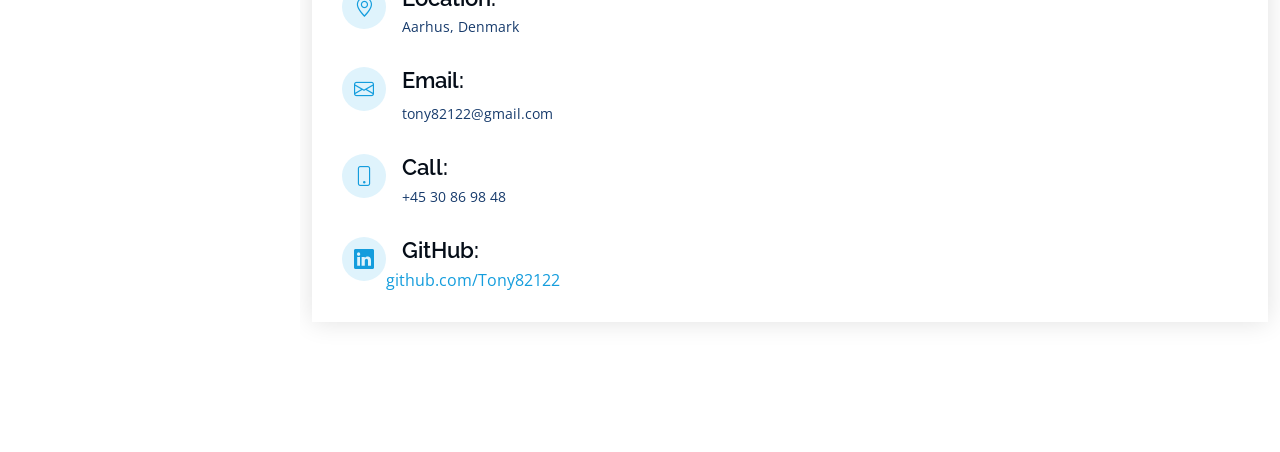
==== commit d607f9ce: "fix: updates to files CLF" ====
--- a/docs/index.html
+++ b/docs/index.html
@@ -328,15 +328,15 @@
             </div>
             <div class="resume-item">
               <h4>Frameworks & Libraries</h4>
-              <p>JUnit, JavaFX, Gson</p>
+              <p>JUnit, JavaFX, Symfony ,Django Springboot,</p>
             </div>
             <div class="resume-item">
               <h4>Tools & Platforms</h4>
-              <p>Git, .NET, VS Code, IntelliJ, Rider, DataGrip, Scene Builder, Anaconda Navigator, Nmap</p>
+              <p>Git, .NET, VS Code, IntelliJ, Rider, DataGrip, Google Cloud Platform, Anaconda Navigator, Nmap,Datadog, Docker , Kubernetes</p>
             </div>
             <div class="resume-item">
               <h4>Concepts</h4>
-              <p>Object-Oriented Programming, Algorithms & Data Structures, Database Design & Implementation, Event-Driven Systems, REST APIs</p>
+              <p>Object-Oriented Programming, Functional programming , Database Design & Implementation, Event-Driven Systems, REST APIs</p>
             </div>
           </div>
 
@@ -488,7 +488,7 @@
 
         <div class="row" data-aos="fade-in">
 
-          <div class="col-lg-5 d-flex align-items-stretch">
+          <div class="col-lg-12 d-flex align-items-stretch justify-content-center">
             <div class="info">
               <div class="address">
                 <i class="bi bi-geo-alt"></i>
@@ -515,35 +515,6 @@
               </div>
             </div>
 
-          </div>
-
-          <div class="col-lg-7 mt-5 mt-lg-0 d-flex align-items-stretch">
-            <form action="mailto:tony82122@gmail.com" method="post" enctype="text/plain" class="php-email-form">
-              <div class="row">
-                <div class="form-group col-md-6">
-                  <label for="name">Your Name</label>
-                  <input type="text" name="name" class="form-control" id="name">
-                </div>
-                <div class="form-group col-md-6">
-                  <label for="email">Your Email</label>
-                  <input type="email" class="form-control" name="email" id="email">
-                </div>
-              </div>
-              <div class="form-group">
-                <label for="subject">Subject</label>
-                <input type="text" class="form-control" name="subject" id="subject">
-              </div>
-              <div class="form-group">
-                <label for="message">Message</label>
-                <textarea class="form-control" name="message" id="message"></textarea>
-              </div>
-              <div class="my-3">
-                <div class="loading">Loading</div>
-                <div class="sent-message">Your message has been sent. Thank you!</div>
-              </div>
-              <div class="text-center"><button type="submit" class="btn btn-primary">Send Message</button>
-              </div>
-            </form>
           </div>
 
         </div>
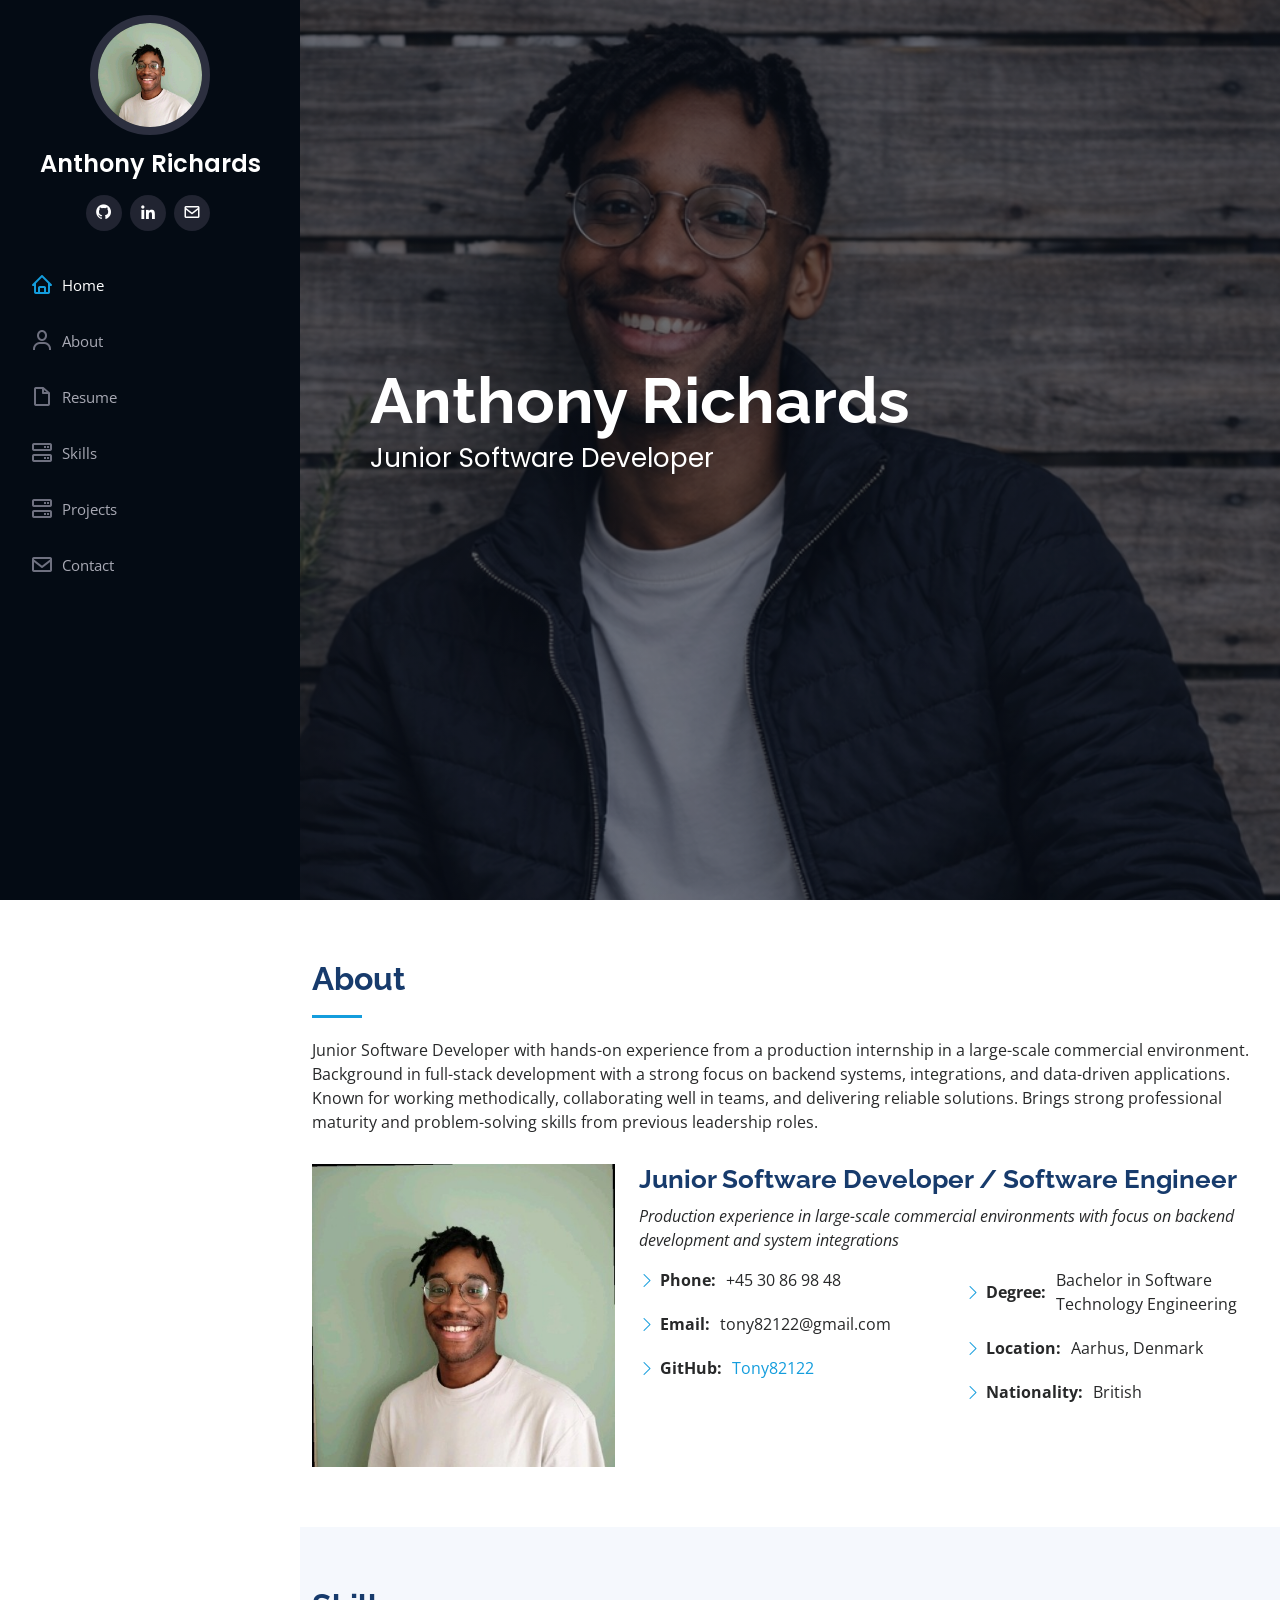
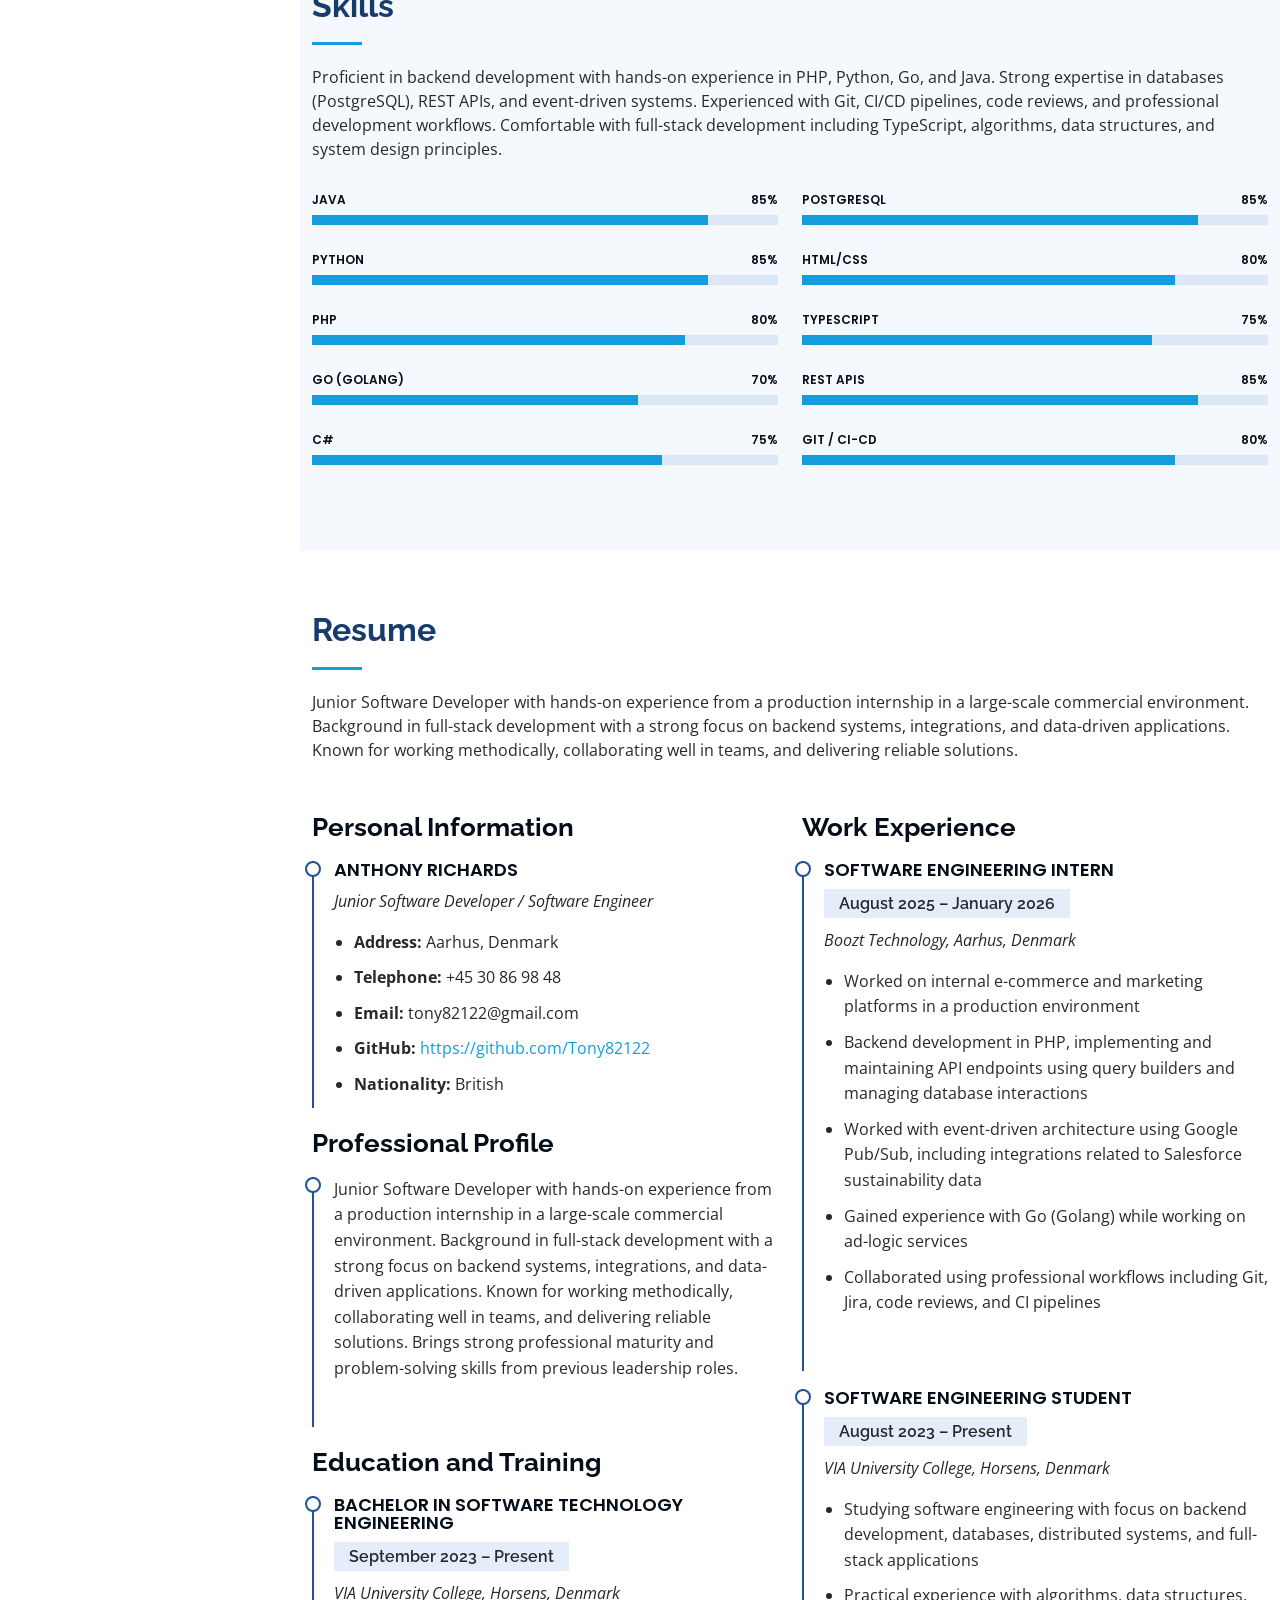
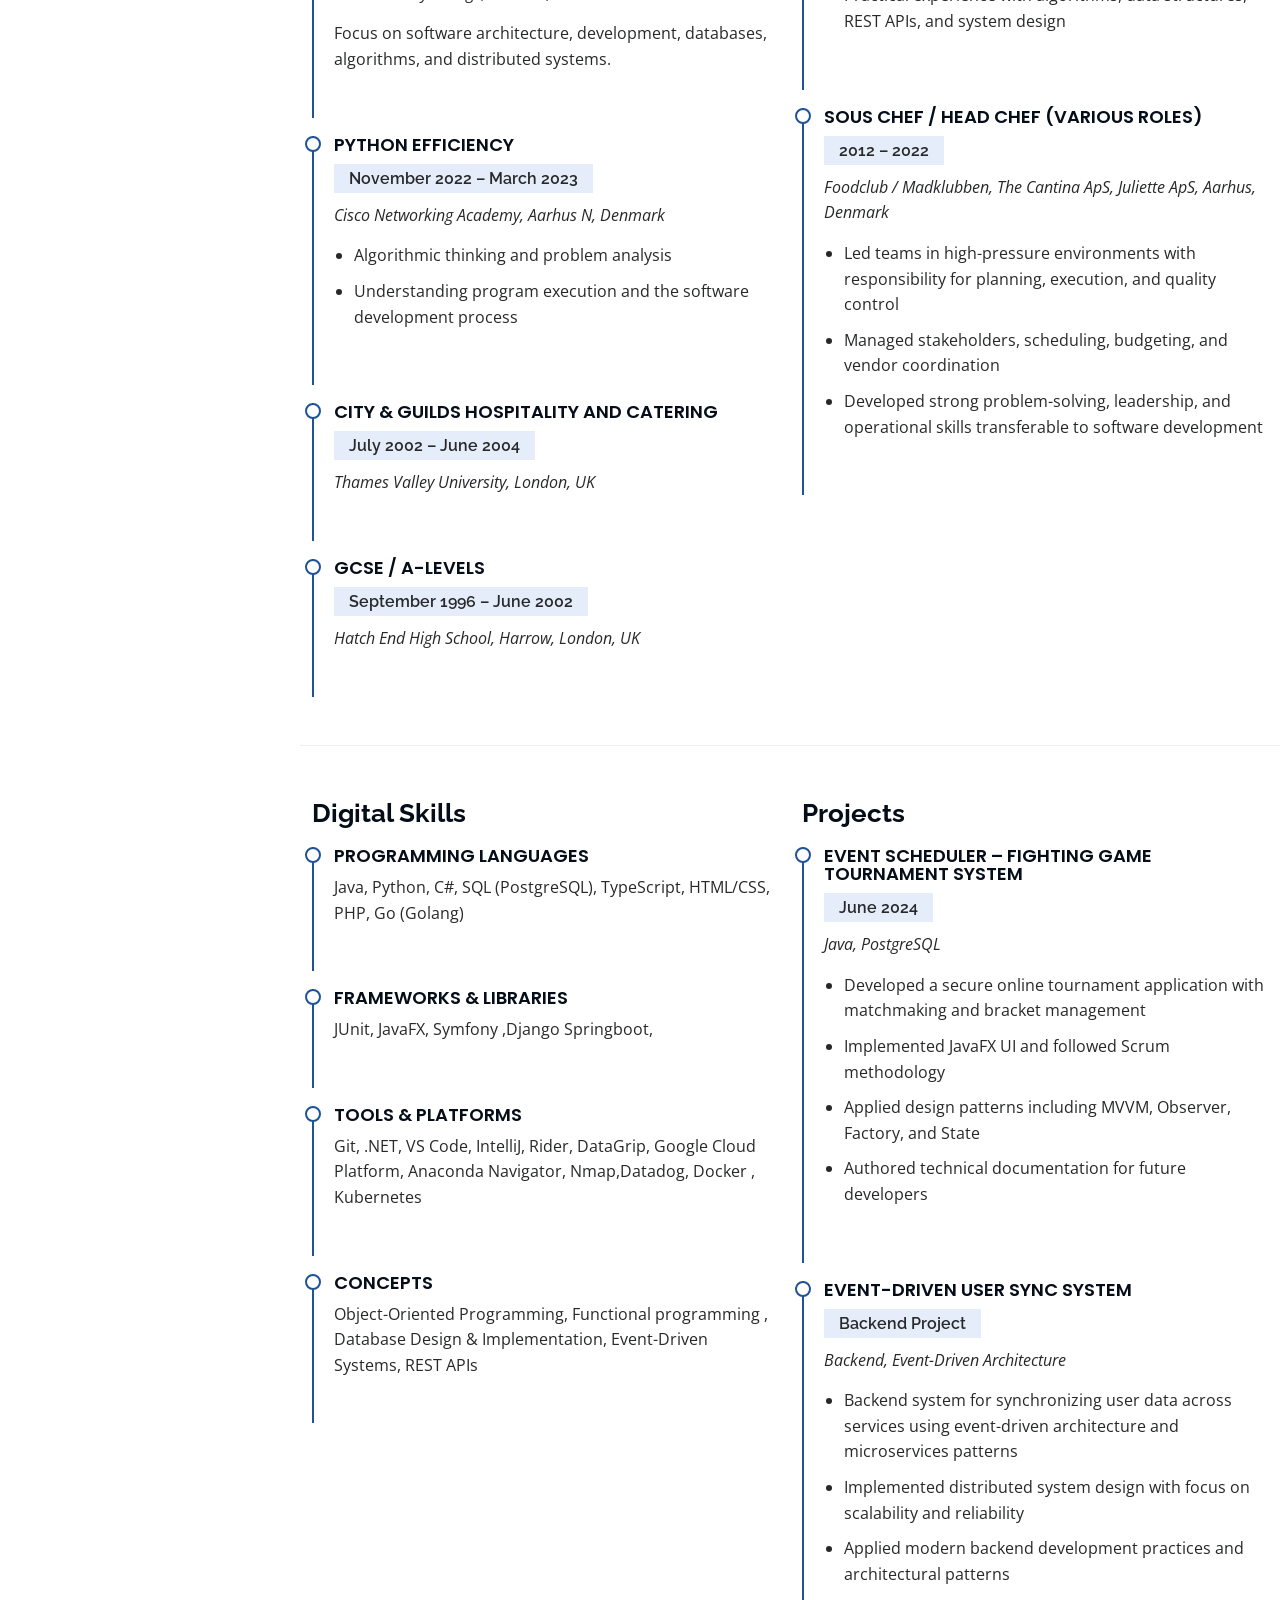
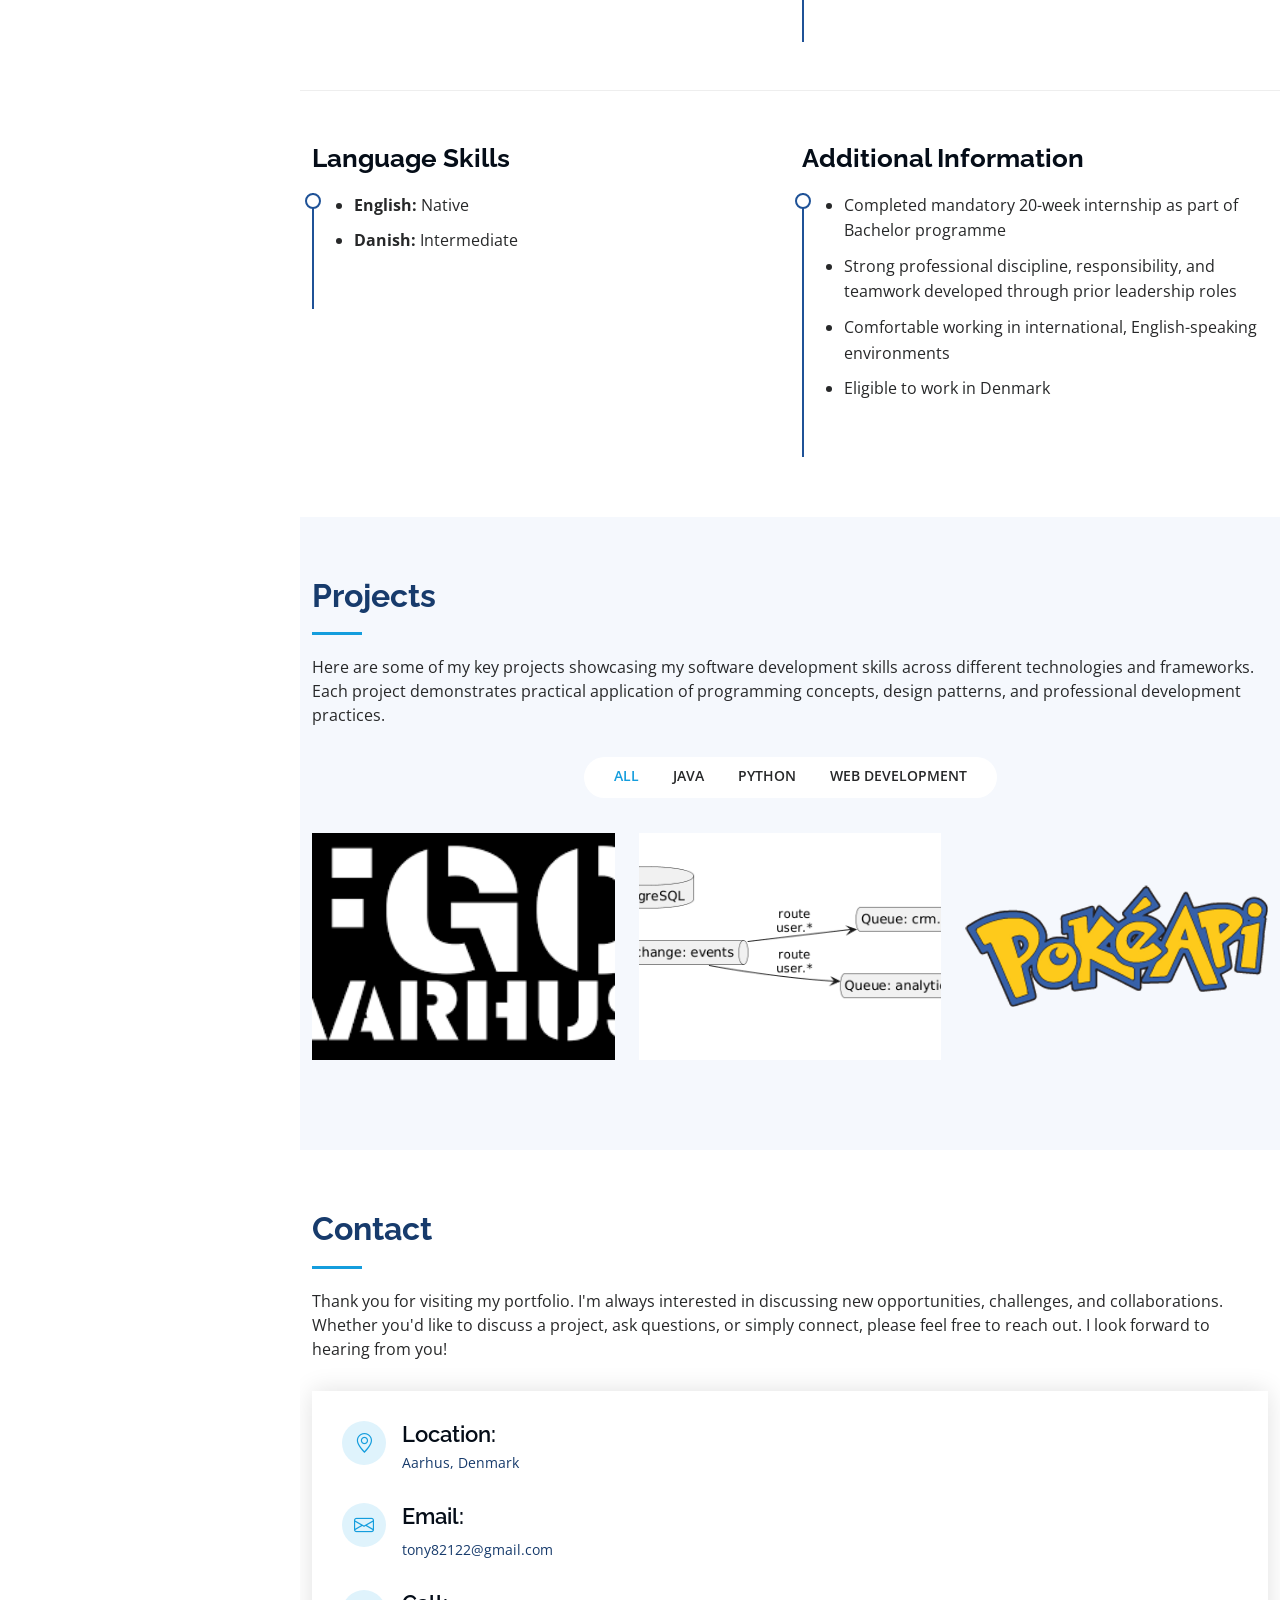
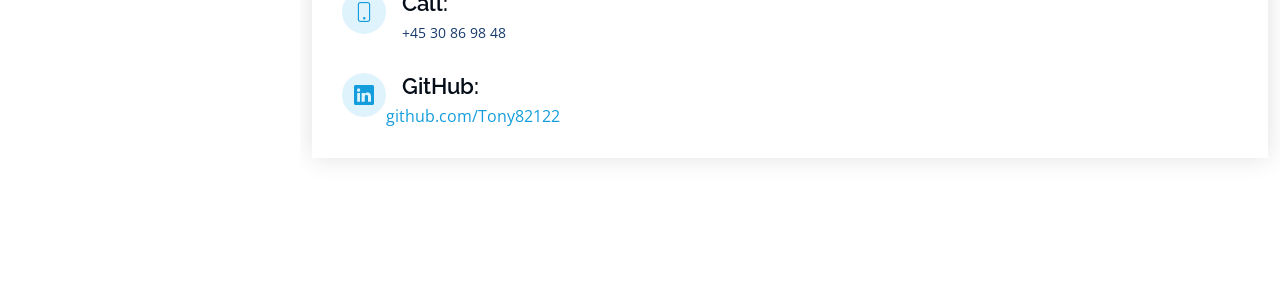
==== commit 8e342c27: "chore: cleanup of several unused elements" ====
--- a/docs/index.html
+++ b/docs/index.html
@@ -5,9 +5,28 @@
   <meta charset="utf-8">
   <meta content="width=device-width, initial-scale=1.0" name="viewport">
 
-  <title>Anthony Richards - Junior Software Developer</title>
-  <meta content="Junior Software Developer portfolio showcasing backend development, PHP, Python, Go, and Java experience" name="description">
-  <meta content="software developer, backend engineer, portfolio, Anthony Richards, PHP, Python, Java, Go" name="keywords">
+  <title>Anthony Richards - Junior Software Developer | Portfolio</title>
+  <meta content="Anthony Richards - Junior Software Developer with hands-on experience in Java, Python, PHP, Go. Backend development, API integrations, and full-stack solutions." name="description">
+  <meta content="Anthony Richards, Software Developer, Junior Developer, Java, Python, PHP, Go, Backend Development, Full Stack, Portfolio, Aarhus Denmark" name="keywords">
+
+  <!-- Security headers -->
+  <meta http-equiv="X-Content-Type-Options" content="nosniff">
+  <meta http-equiv="X-Frame-Options" content="DENY">
+  <meta http-equiv="X-XSS-Protection" content="1; mode=block">
+
+  <!-- Open Graph / Facebook -->
+  <meta property="og:type" content="website">
+  <meta property="og:url" content="https://yourdomain.com/">
+  <meta property="og:title" content="Anthony Richards - Junior Software Developer">
+  <meta property="og:description" content="Junior Software Developer with hands-on experience in Java, Python, PHP, Go. Backend development, API integrations, and full-stack solutions.">
+  <meta property="og:image" content="img/Anthony_pic.jpg">
+
+  <!-- Twitter -->
+  <meta property="twitter:card" content="summary_large_image">
+  <meta property="twitter:url" content="https://yourdomain.com/">
+  <meta property="twitter:title" content="Anthony Richards - Junior Software Developer">
+  <meta property="twitter:description" content="Junior Software Developer with hands-on experience in Java, Python, PHP, Go. Backend development, API integrations, and full-stack solutions.">
+  <meta property="twitter:image" content="img/Anthony_pic.jpg">
 
   <!-- Favicons -->
   <link href="img/favicon.png" rel="icon">
@@ -25,10 +44,6 @@
   <link href="vendor/boxicons/css/boxicons.min.css" rel="stylesheet">
   <link href="vendor/glightbox/css/glightbox.min.css" rel="stylesheet">
   <link href="vendor/swiper/swiper-bundle.min.css" rel="stylesheet">
-  <!-- BootStrap Link-->
-  <link href="https://cdn.jsdelivr.net/npm/bootstrap@5.3.0-alpha1/dist/css/bootstrap.min.css" rel="stylesheet"
-    integrity="sha384-GLhlTQ8iRABdZLl6O3oVMWSktQOp6b7In1Zl3/Jr59b6EGGoI1aFkw7cmDA6j6gD" crossorigin="anonymous">
-
   <!-- Template Main CSS File -->
   <link href="css/style.css" rel="stylesheet">
 
@@ -45,7 +60,7 @@
 
       <div class="profile">
         <img src="img/Anthony_pic.jpg" alt="Anthony Richards" class="img-fluid rounded-circle">
-        <h1 class="text-light"><a href="index.html">Anthony Richards</a></h1>
+        <h1 class="text-light"><a href="#hero">Anthony Richards</a></h1>
         <div class="social-links mt-3 text-center">
           <a href="https://github.com/Tony82122" target="_blank" class="github"><i class="bx bxl-github"></i></a>
           <a href="https://www.linkedin.com/in/anthonyrichards82122/" target="_blank" class="linkedin"><i class="bx bxl-linkedin"></i></a>
@@ -390,17 +405,6 @@
           </div>
         </div>
 
-        <div class="text-center mt-4">
-          <a class="btn btn-primary download-button" href="#contact">
-            <i class="fas fa-download"></i> Download Resume
-          </a>
-        </div>
-        <div class="text-center my-3">
-          <a class="btn btn-outline-primary" href="#contact">
-            <i class="fas fa-envelope"></i> Contact Me
-          </a>
-        </div>
-
       </div>
     </section><!-- End Resume Section -->
 
@@ -447,7 +451,7 @@
               <div class="portfolio-links">
                 <a href="img/portfolio/Diagram.png" data-gallery="portfolioGallery"
                   class="portfolio-lightbox" title="Event-Driven User Sync System - Backend system for synchronizing user data across services using event-driven architecture and microservices patterns"><i class="bx bx-plus"></i></a>
-                <a href="https://github.com/Tony82122/event-driven-user-sync-system" target="_blank" title="View on GitHub"><i class="bx bx-link"></i></a>
+                <a href="https://github.com/Tony82122" target="_blank" title="View on GitHub"><i class="bx bx-link"></i></a>
               </div>
               <div class="portfolio-info">
                 <h4>Event-Driven User Sync System</h4>
@@ -458,15 +462,15 @@
 
           <div class="col-lg-4 col-md-6 portfolio-item filter-web">
             <div class="portfolio-wrap">
-              <img src="img/portfolio/portfolio-3.jpg" class="img-fluid" alt="Portfolio Website">
+              <img src="img/portfolio/pokeapi-api.png" class="img-fluid" alt="Pokemon Pokedex">
               <div class="portfolio-links">
-                <a href="img/portfolio/portfolio-3.jpg" data-gallery="portfolioGallery"
-                  class="portfolio-lightbox" title="Portfolio Website - Django, HTML/CSS, JavaScript - Professional portfolio website showcasing projects and experience with responsive design"><i class="bx bx-plus"></i></a>
-                <a href="https://github.com/Tony82122/Portfolio" target="_blank" title="View on GitHub"><i class="bx bx-link"></i></a>
+                <a href="img/portfolio/pokeapi-api.png" data-gallery="portfolioGallery"
+                  class="portfolio-lightbox" title="Pokemon/Pokedex showcasing RESTful API data fetching using Vite/React"><i class="bx bx-plus"></i></a>
+                <a href="https://tony82122.github.io/Pokedex/" target="_blank" title="View Live Demo"><i class="bx bx-link"></i></a>
               </div>
               <div class="portfolio-info">
-                <h4>Portfolio Website</h4>
-                <p>Django • HTML/CSS • JavaScript</p>
+                <h4>Pokemon Pokedex</h4>
+                <p>React • Vite • REST API</p>
               </div>
             </div>
           </div>
@@ -540,16 +544,6 @@
   <!-- Template Main JS File -->
   <script src="js/main.js"></script>
 
-  <!--Boot Strap link-->
-  <script src="https://cdn.jsdelivr.net/npm/bootstrap@5.3.0-alpha1/dist/js/bootstrap.bundle.min.js"
-    integrity="sha384-w76AqPfDkMBDXo30jS1Sgez6pr3x5MlQ1ZAGC+nuZB+EYdgRZgiwxhTBTkF7CXvN"
-    crossorigin="anonymous"></script>
-  <script src="https://cdn.jsdelivr.net/npm/@popperjs/core@2.11.6/dist/umd/popper.min.js"
-    integrity="sha384-oBqDVmMz9ATKxIep9tiCxS/Z9fNfEXiDAYTujMAeBAsjFuCZSmKbSSUnQlmh/jp3"
-    crossorigin="anonymous"></script>
-  <script src="https://cdn.jsdelivr.net/npm/bootstrap@5.3.0-alpha1/dist/js/bootstrap.min.js"
-    integrity="sha384-mQ93GR66B00ZXjt0YO5KlohRA5SY2XofN4zfuZxLkoj1gXtW8ANNCe9d5Y3eG5eD"
-    crossorigin="anonymous"></script>
 
 </body>
 
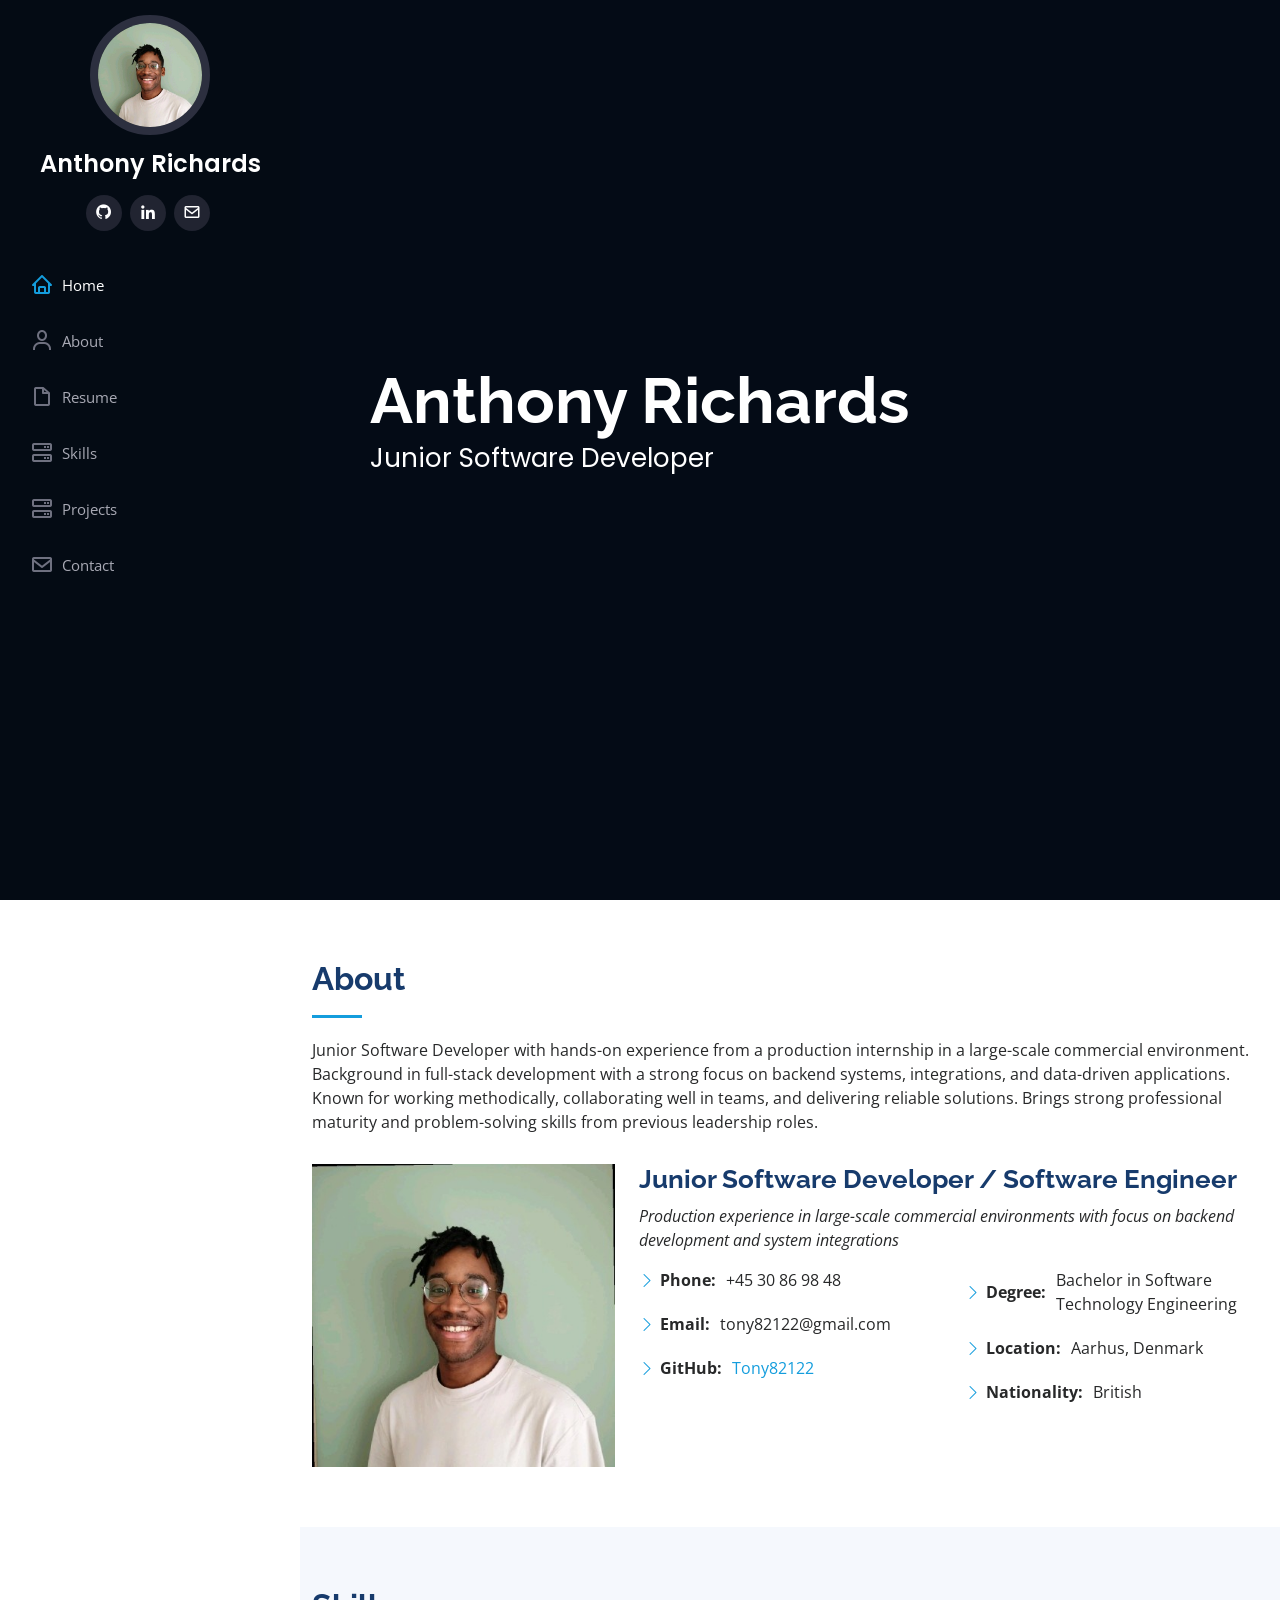
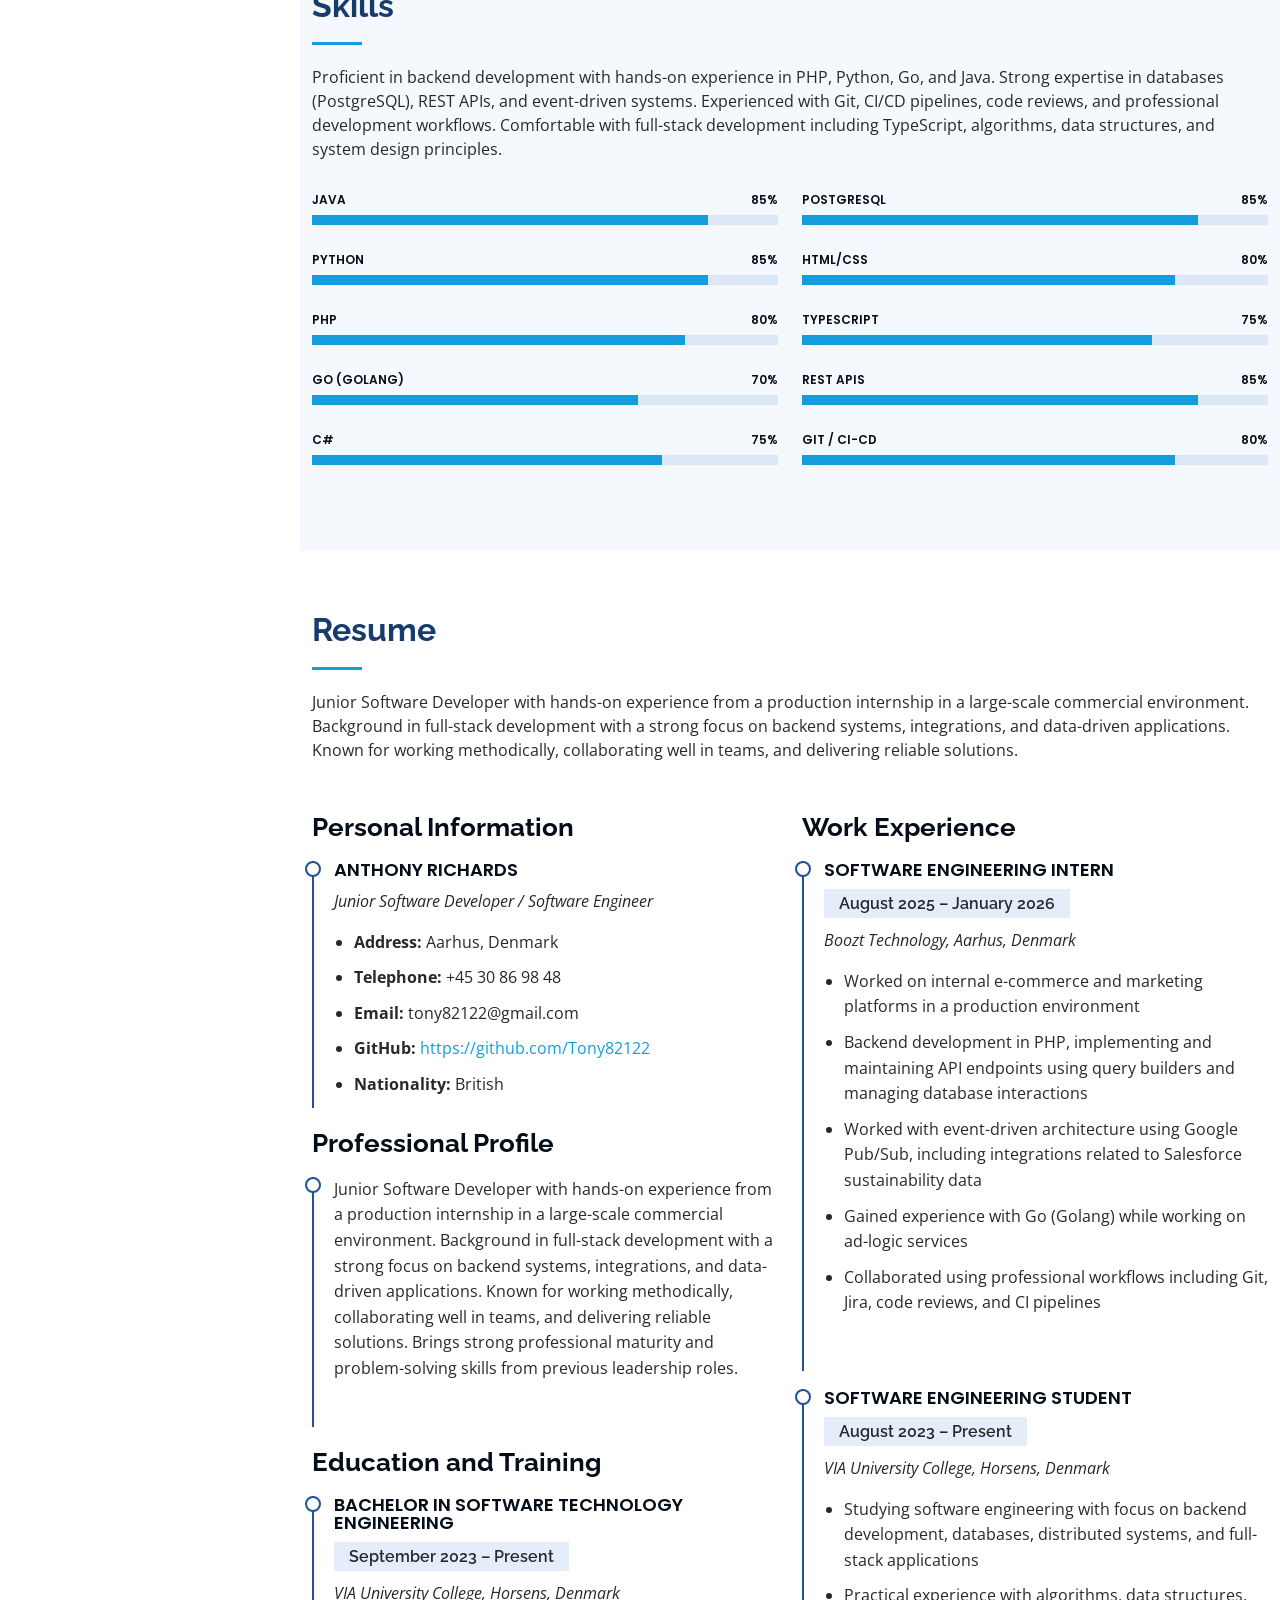
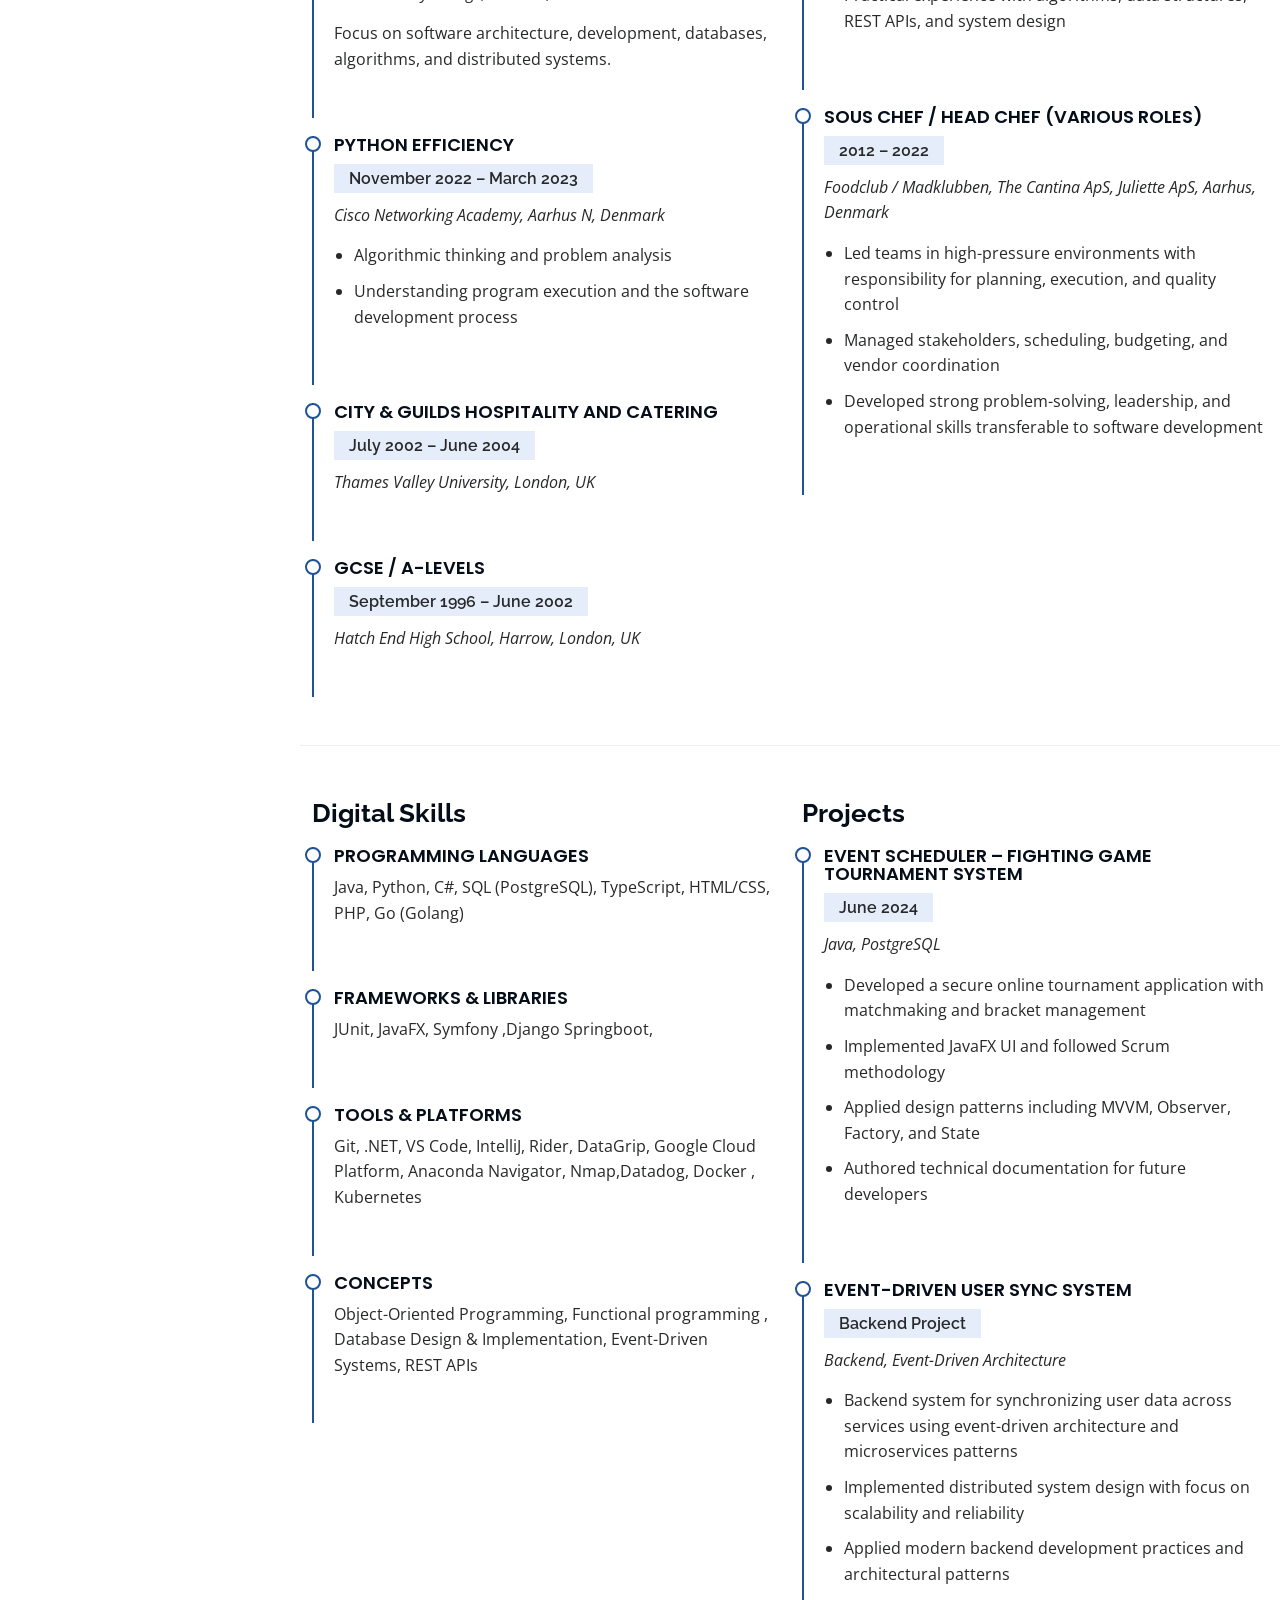
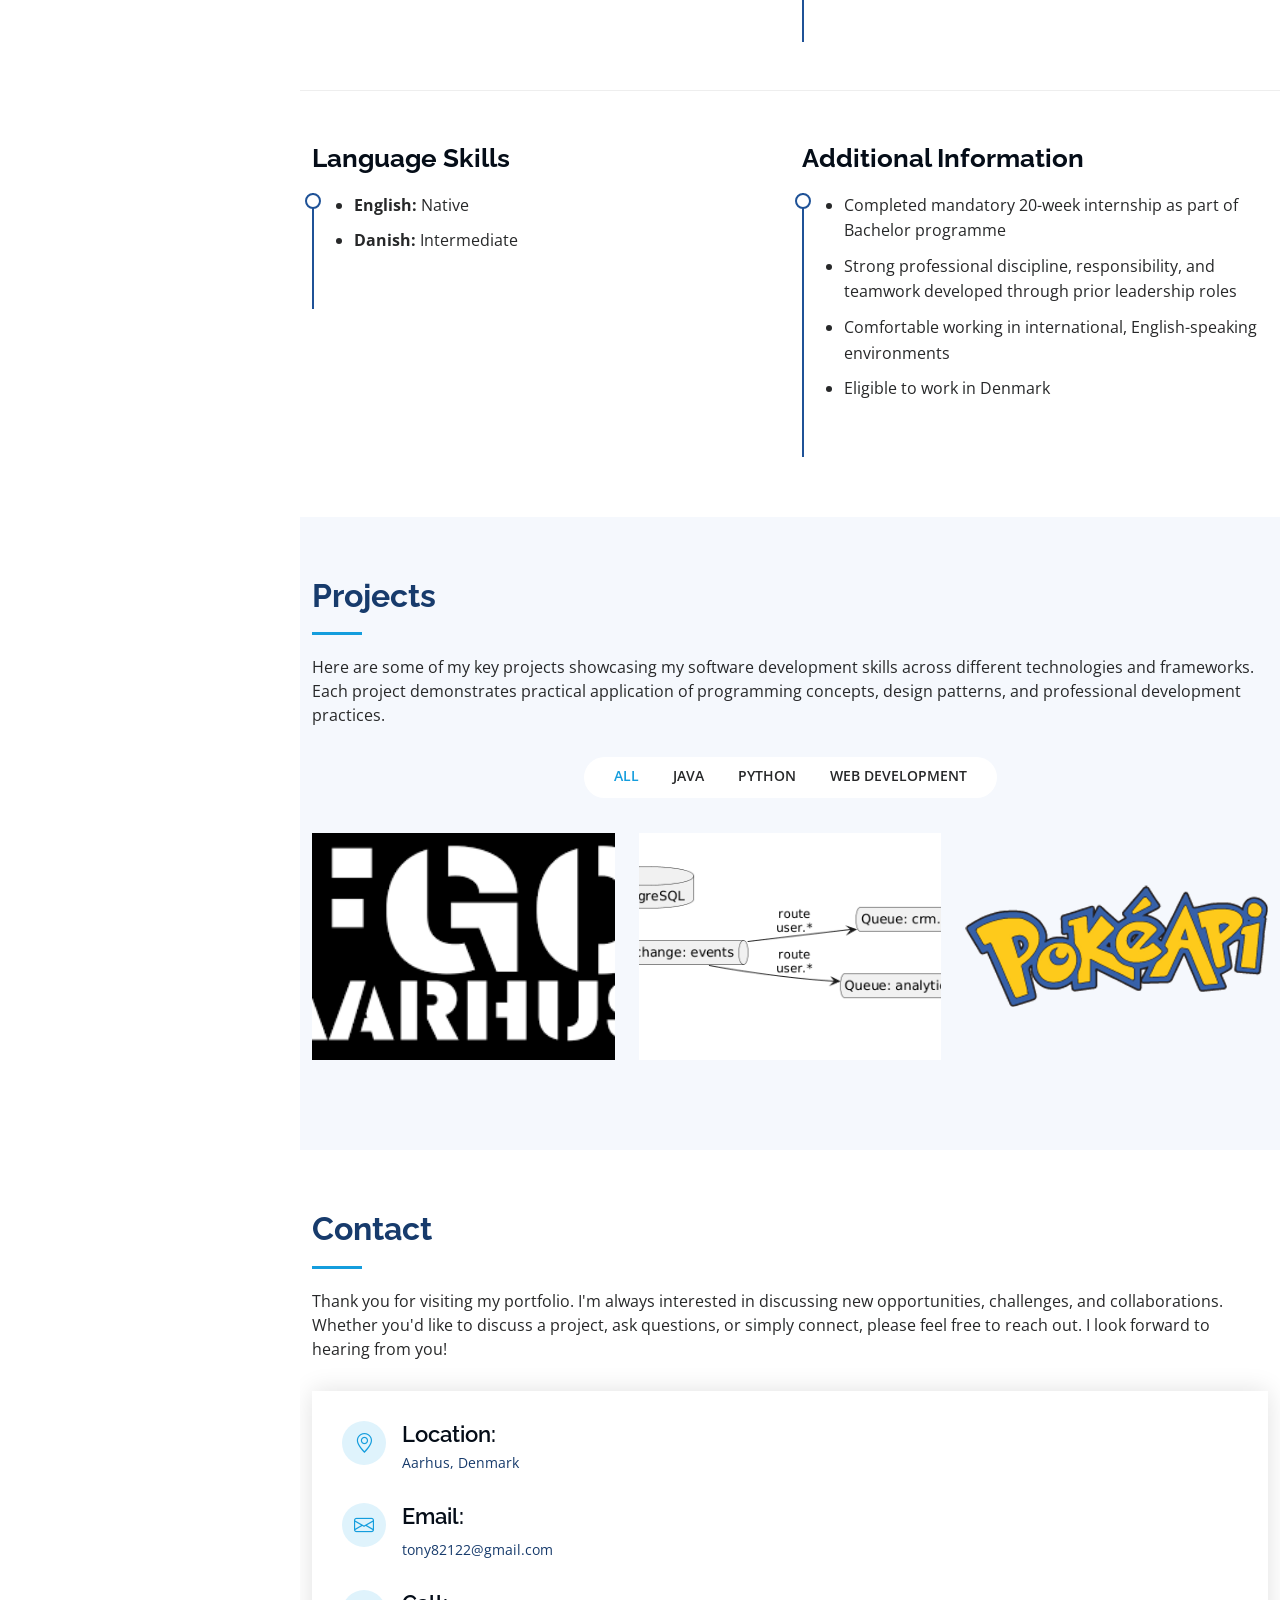
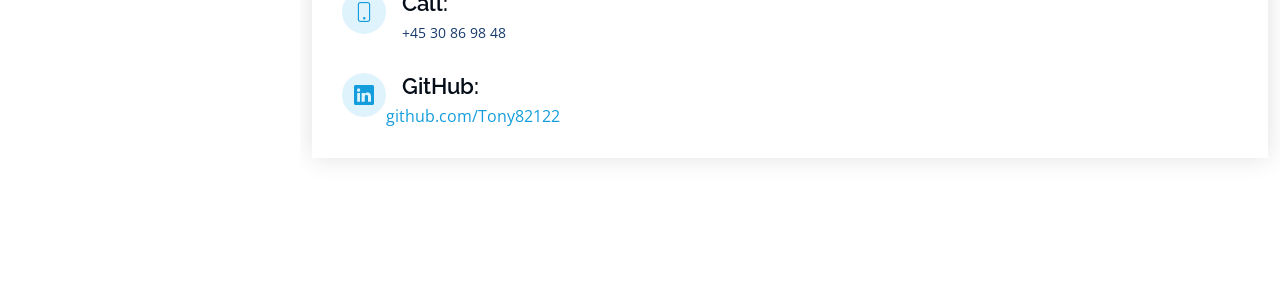
==== commit ef4ed9ae: "fix: hero pic" ====
--- a/docs/index.html
+++ b/docs/index.html
@@ -82,7 +82,7 @@
   </header><!-- End Header -->
 
   <!-- ======= Hero Section ======= -->
-  <section id="hero" class="d-flex flex-column justify-content-center align-items-center" style="background-image: linear-gradient(rgba(5, 13, 24, 0.3), rgba(5, 13, 24, 0.3)), url('img/Anthony_outside.png');">
+  <section id="hero" class="d-flex flex-column justify-content-center align-items-center" style="background-image: linear-gradient(rgba(5, 13, 24, 0.3), rgba(5, 13, 24, 0.3)), url('https://i.postimg.cc/K8068pS3/254fdb03-3ecb-49c2-9af4-577e70f5ce1a.jpg');">
     <div class="hero-container" data-aos="fade-in">
       <h1>Anthony Richards</h1>
       <p>Junior Software Developer</p>
@@ -436,7 +436,7 @@
               <div class="portfolio-links">
                 <a href="img/portfolio/portfolio-1.png" data-gallery="portfolioGallery"
                   class="portfolio-lightbox" title="Event Scheduler - Fighting Game Tournament System - Java, PostgreSQL - Secure online tournament application with matchmaking and bracket management using JavaFX UI, MVVM, Observer, Factory, and State design patterns"><i class="bx bx-plus"></i></a>
-                <a href="https://github.com/Tony82122/FGCA2" target="_blank" title="View on GitHub"><i class="bx bx-link"></i></a>
+                <a href="https://github.com/Tony82122/FGCA-Tournament-system" target="_blank" title="View on GitHub"><i class="bx bx-link"></i></a>
               </div>
               <div class="portfolio-info">
                 <h4>Event Scheduler - Tournament System</h4>
@@ -451,7 +451,7 @@
               <div class="portfolio-links">
                 <a href="img/portfolio/Diagram.png" data-gallery="portfolioGallery"
                   class="portfolio-lightbox" title="Event-Driven User Sync System - Backend system for synchronizing user data across services using event-driven architecture and microservices patterns"><i class="bx bx-plus"></i></a>
-                <a href="https://github.com/Tony82122" target="_blank" title="View on GitHub"><i class="bx bx-link"></i></a>
+                <a href="https://github.com/Tony82122/event-driven-user-sync-system" target="_blank" title="View on GitHub"><i class="bx bx-link"></i></a>
               </div>
               <div class="portfolio-info">
                 <h4>Event-Driven User Sync System</h4>
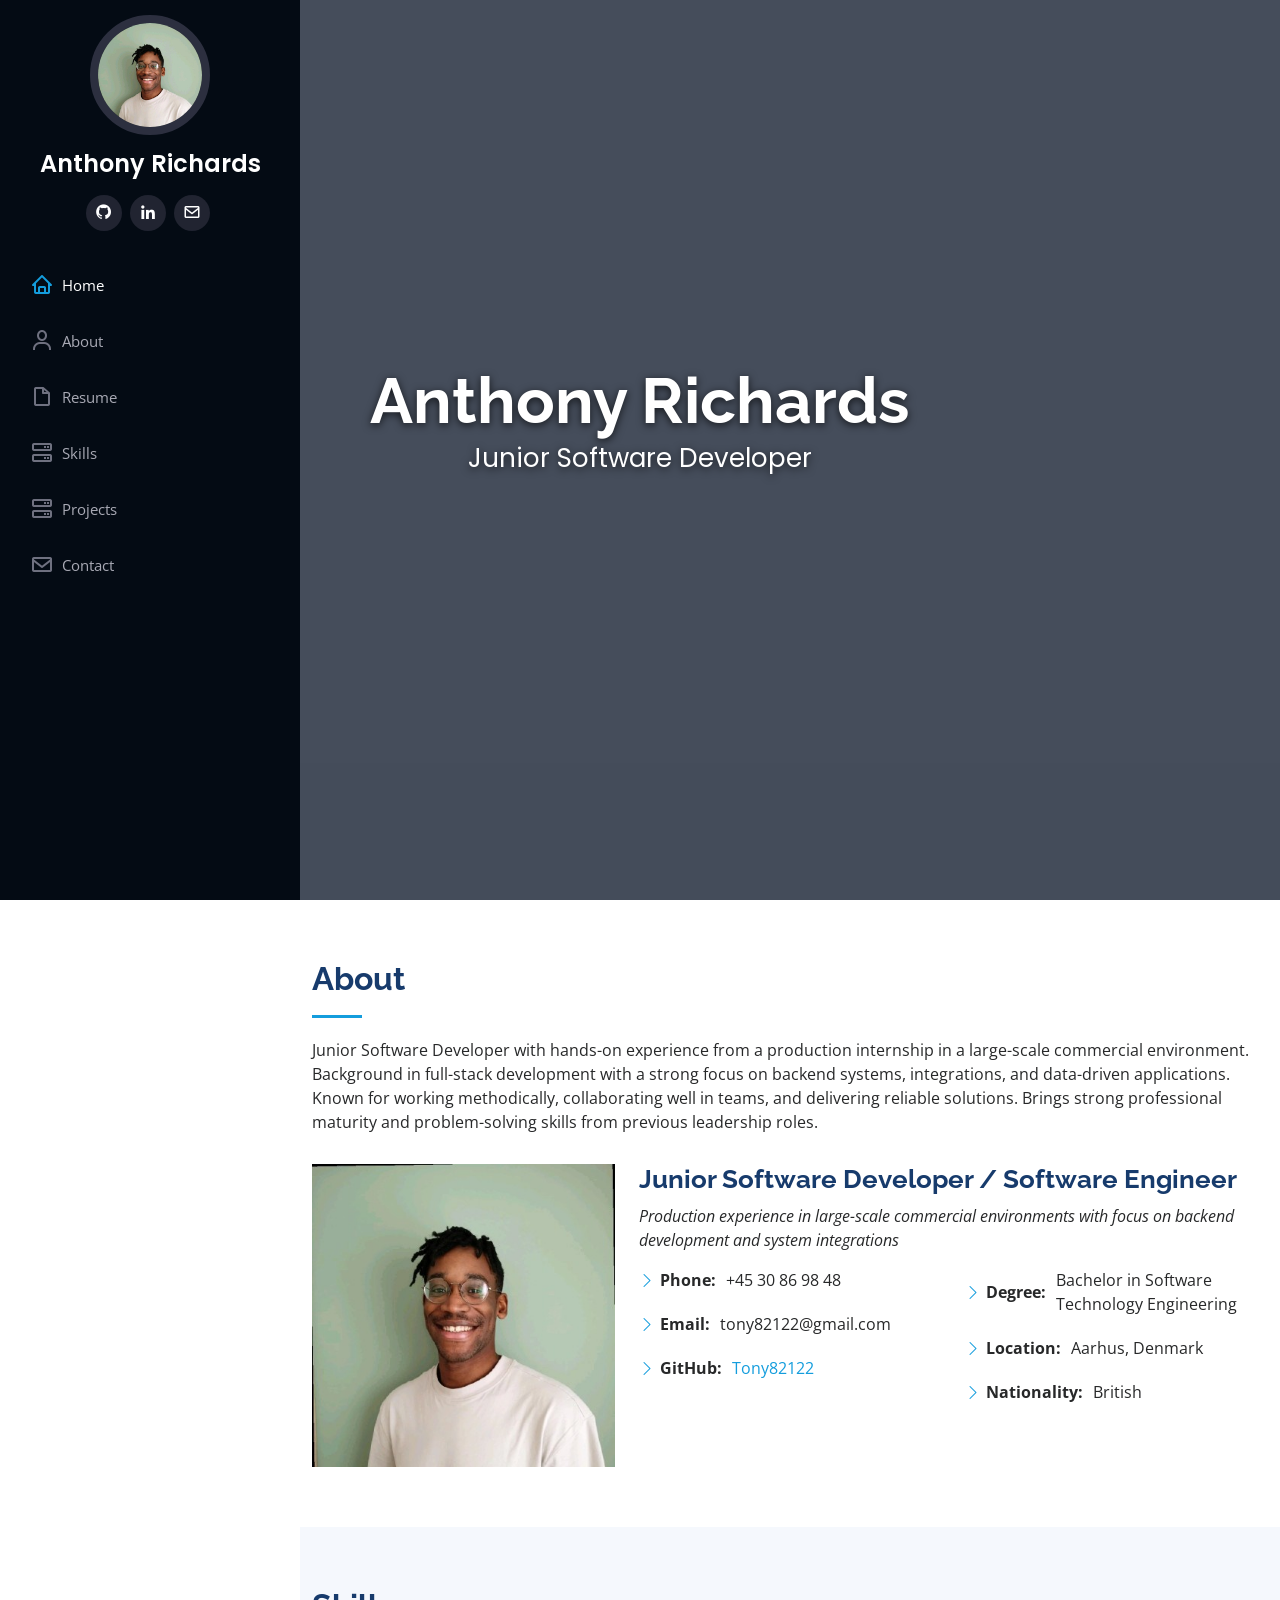
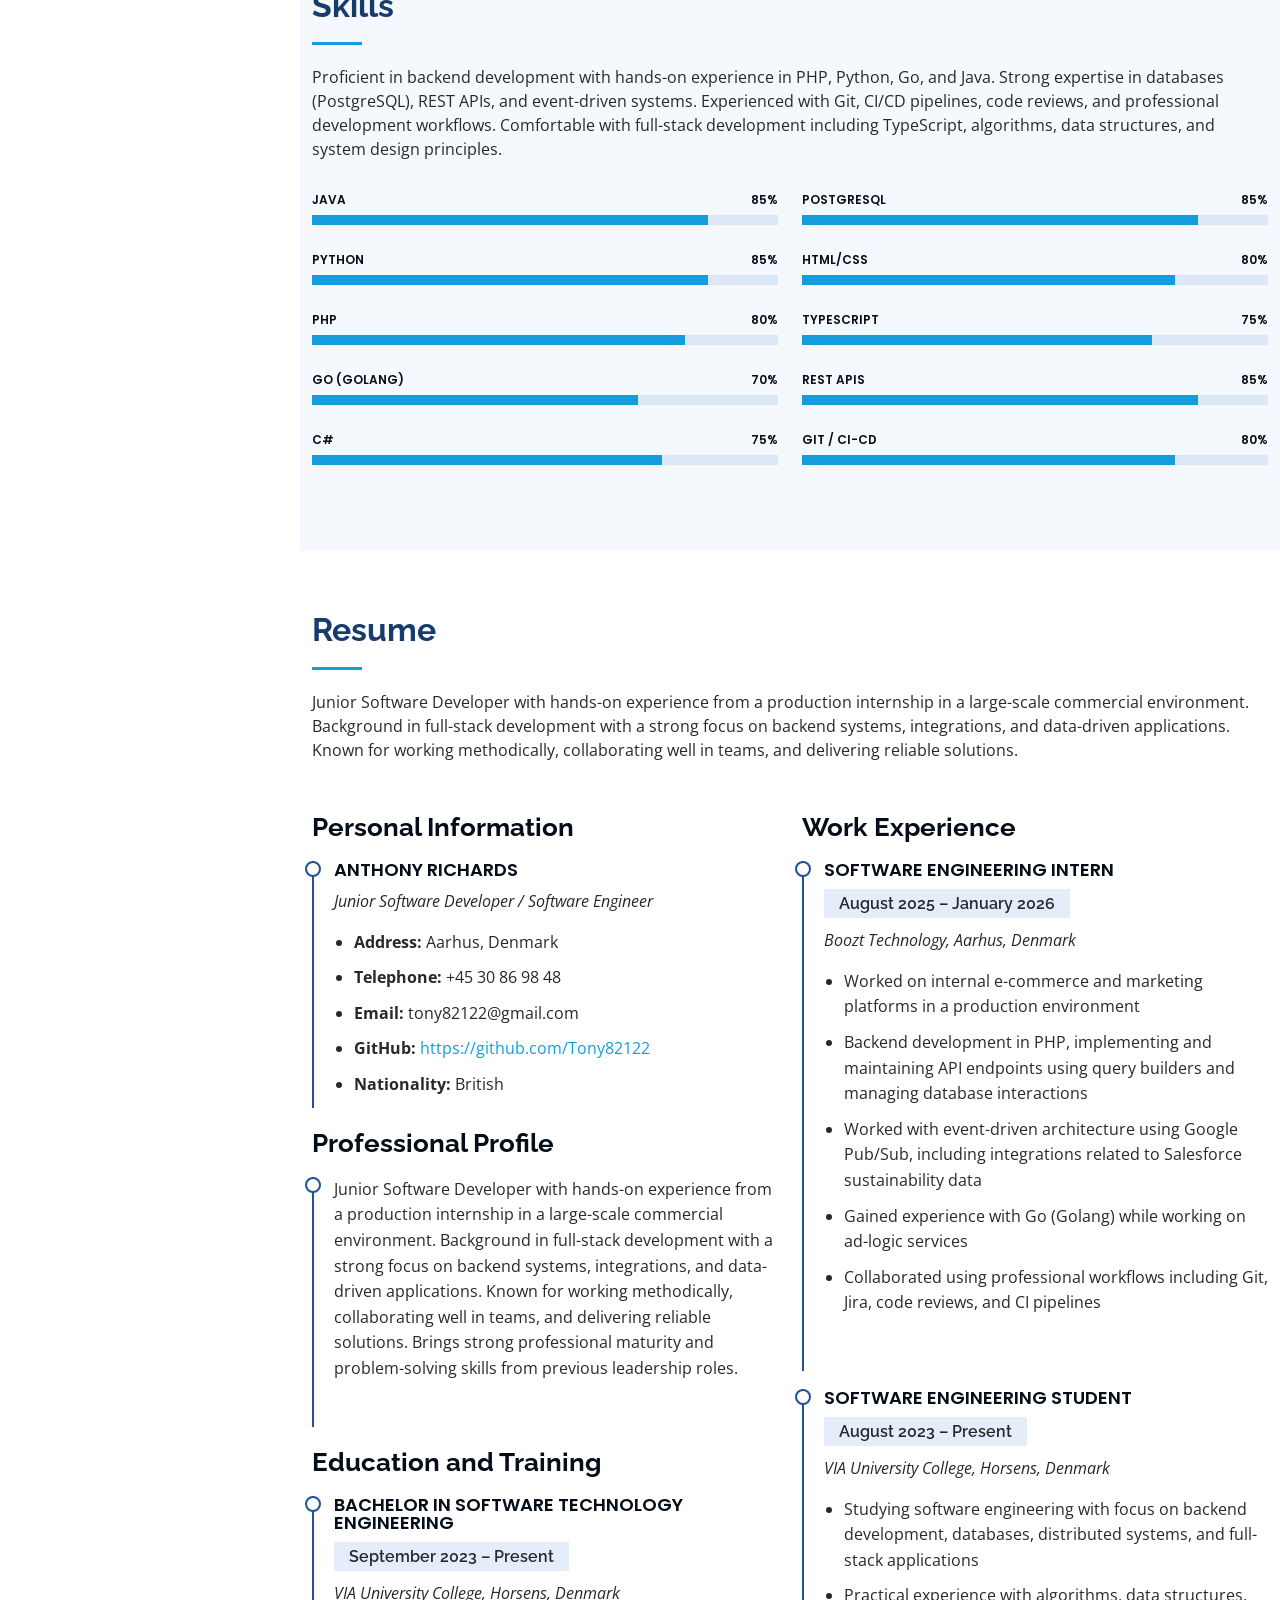
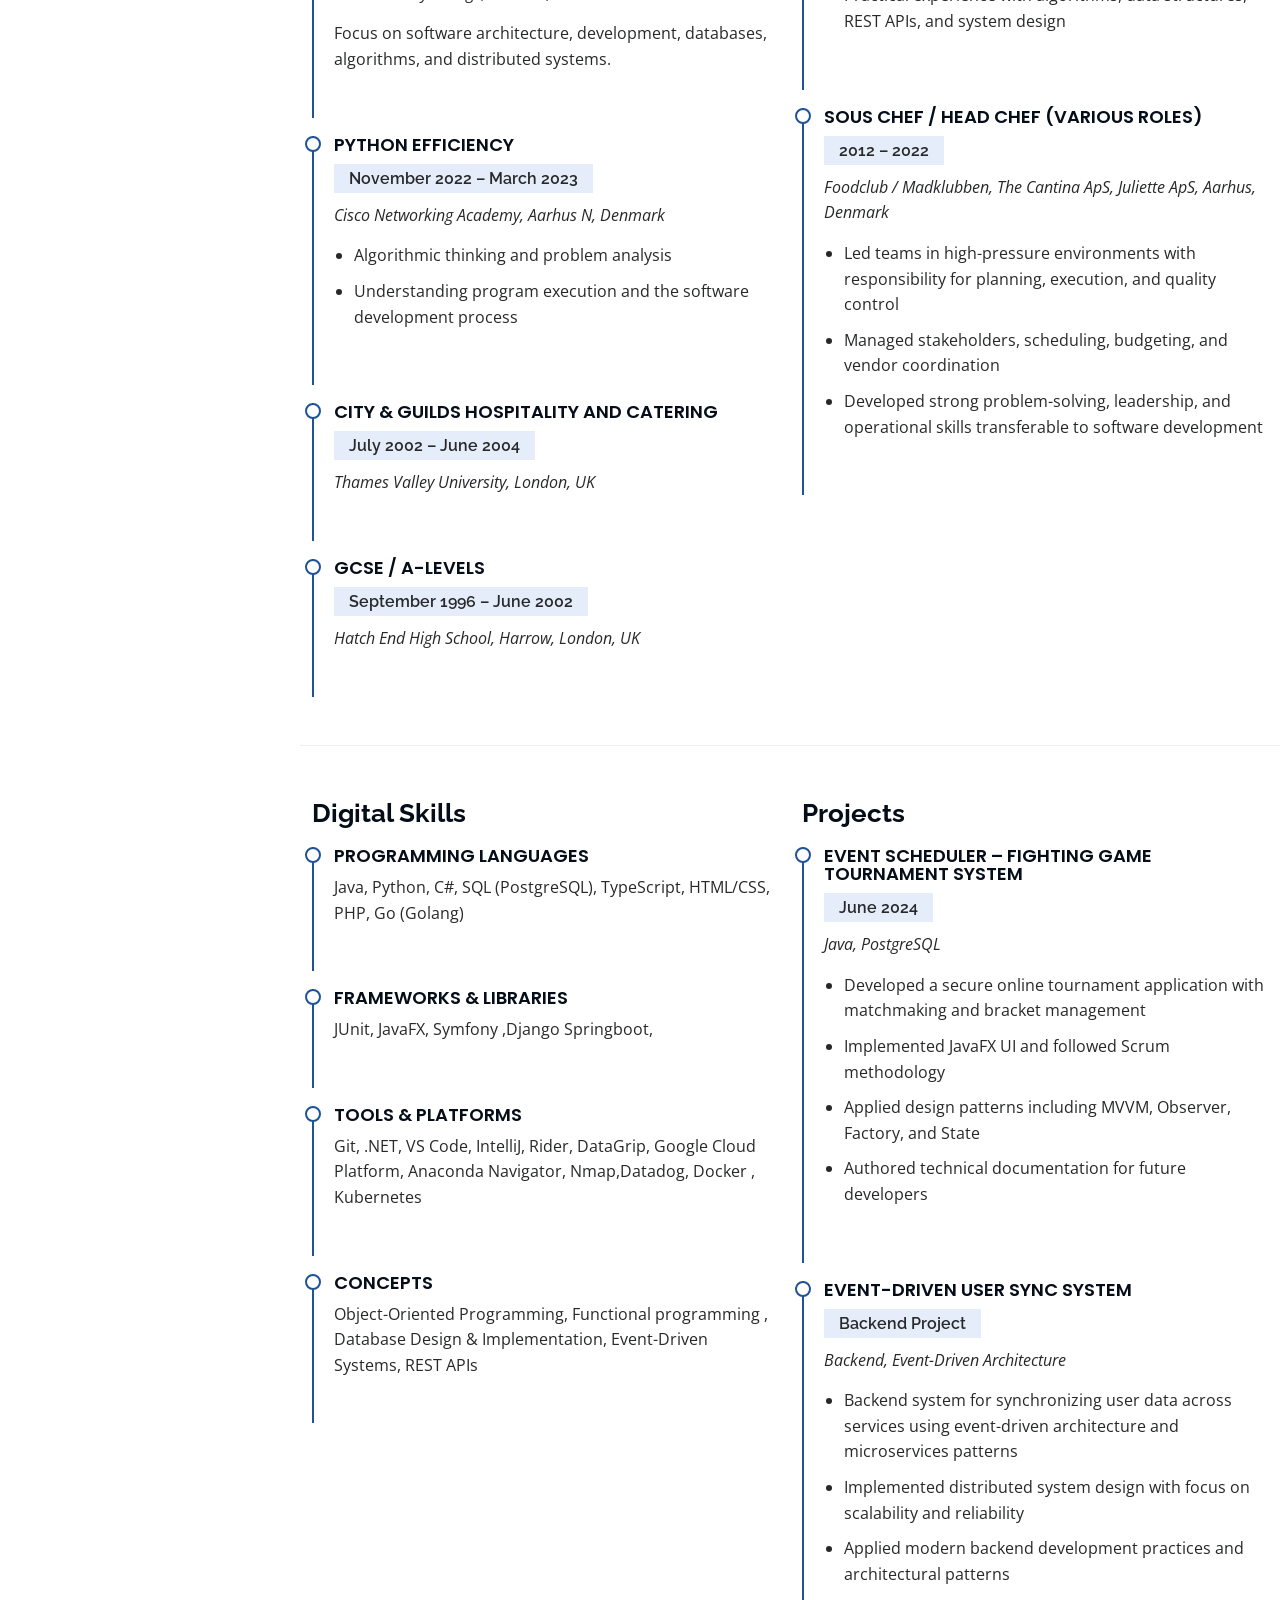
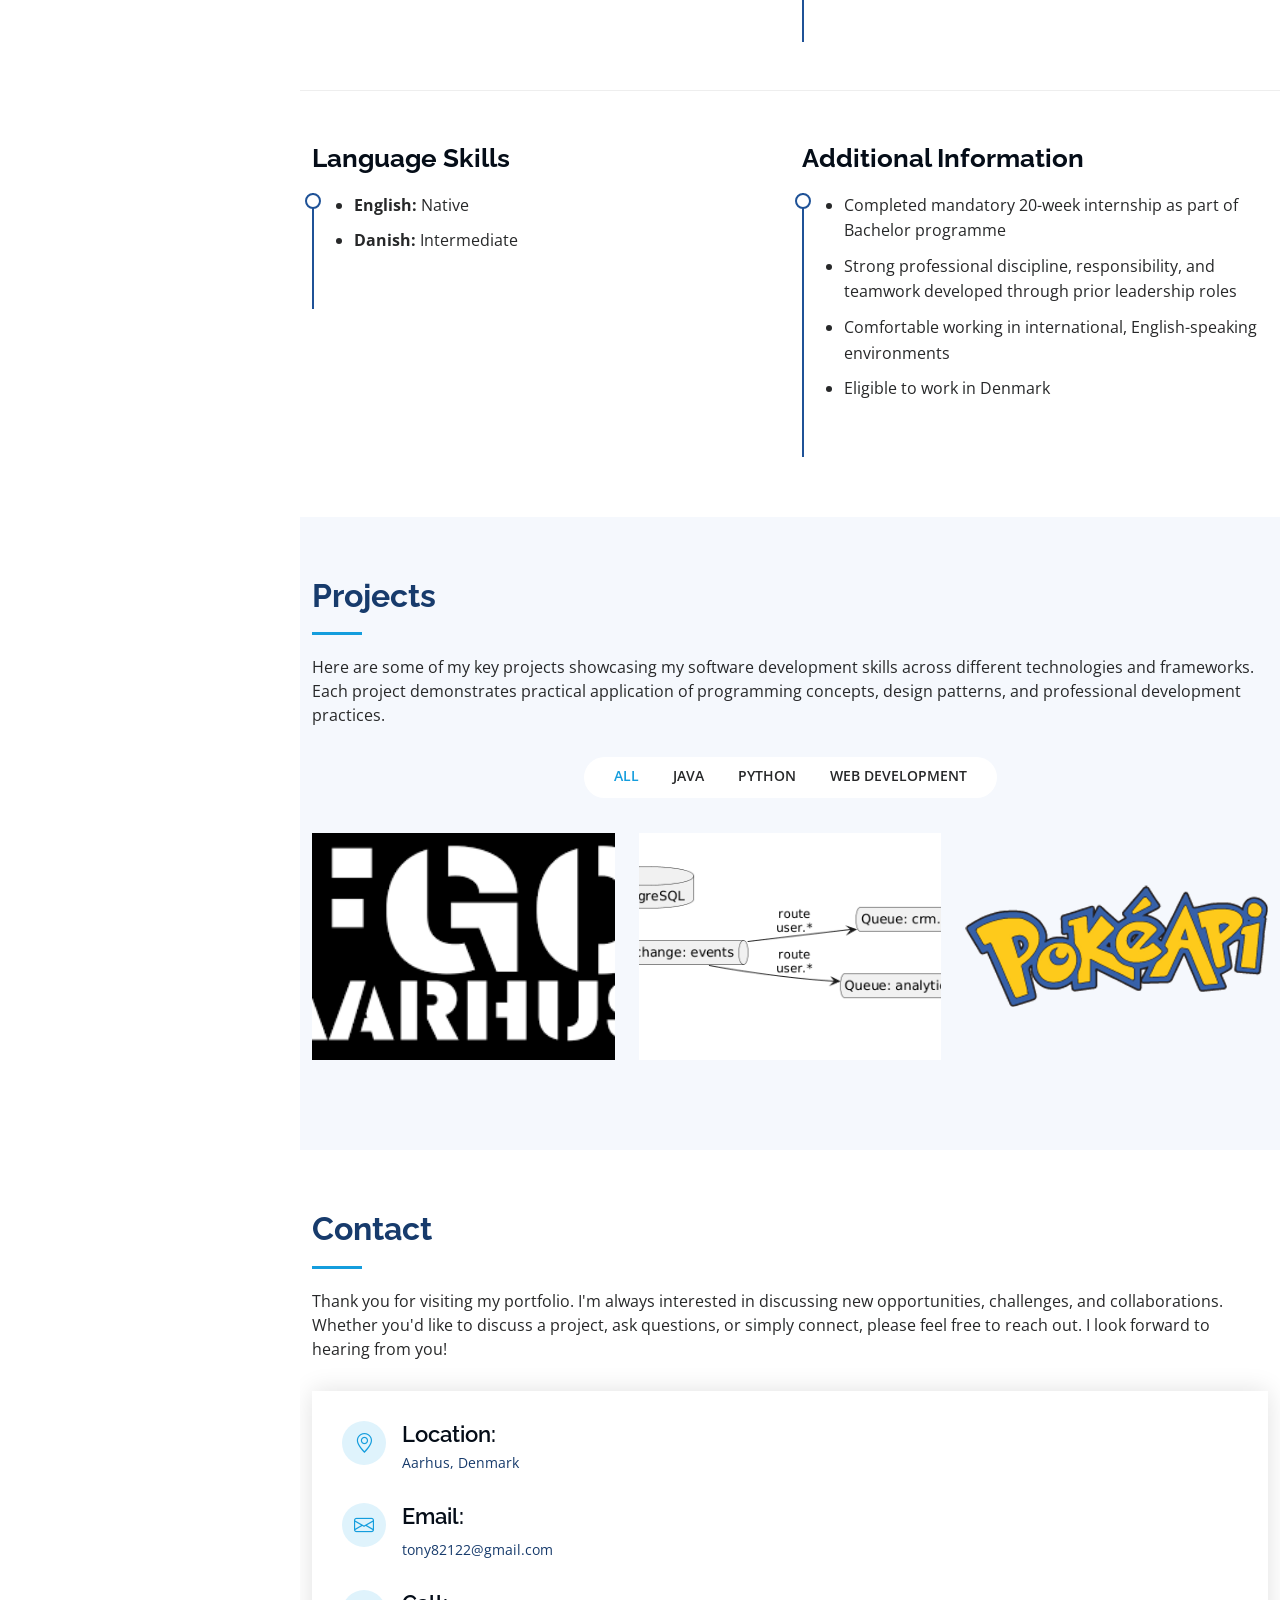
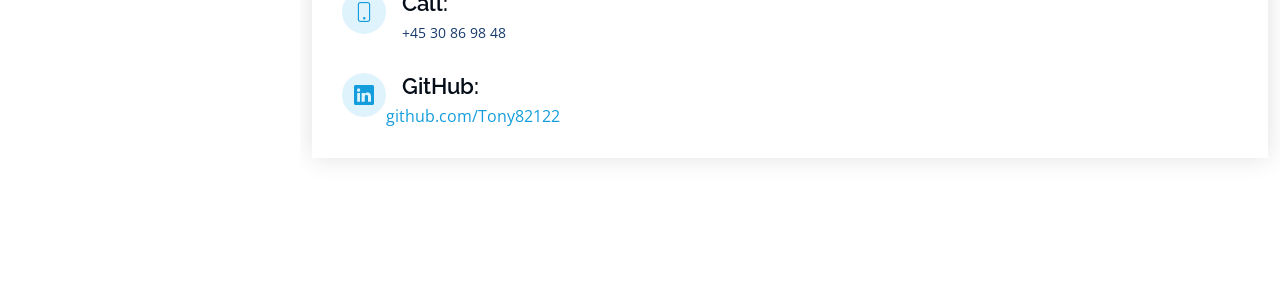
==== commit e78e1ac3: "changes" ====
--- a/docs/index.html
+++ b/docs/index.html
@@ -82,7 +82,8 @@
   </header><!-- End Header -->
 
   <!-- ======= Hero Section ======= -->
-  <section id="hero" class="d-flex flex-column justify-content-center align-items-center" style="background-image: linear-gradient(rgba(5, 13, 24, 0.3), rgba(5, 13, 24, 0.3)), url('https://i.postimg.cc/K8068pS3/254fdb03-3ecb-49c2-9af4-577e70f5ce1a.jpg');">
+  <section id="hero" class="d-flex flex-column justify-content-center align-items-center hero-section-custom">
+    <div class="hero-overlay"></div>
     <div class="hero-container" data-aos="fade-in">
       <h1>Anthony Richards</h1>
       <p>Junior Software Developer</p>
--- a/docs/css/style.css
+++ b/docs/css/style.css
@@ -0,0 +1,1135 @@
+/* Custom Hero Section Styles */
+.hero-section-custom {
+  position: relative;
+  width: 100vw;
+  min-height: 100vh;
+  background: url('https://i.postimg.cc/PqV4vfD5/254fdb03-3ecb-49c2-9af4-577e70f5ce1a.jpg') center center/cover no-repeat;
+  display: flex;
+  flex-direction: column;
+  justify-content: center;
+  align-items: center;
+  overflow: hidden;
+}
+
+.hero-section-custom .hero-overlay {
+  position: absolute;
+  top: 0;
+  left: 0;
+  width: 100%;
+  height: 100%;
+  background: rgba(10, 20, 40, 0.65);
+  z-index: 1;
+}
+
+.hero-section-custom .hero-container {
+  position: relative;
+  z-index: 2;
+  text-align: center;
+}
+
+.hero-section-custom h1,
+.hero-section-custom p {
+  color: #fff;
+  text-shadow: 0 2px 8px rgba(0, 0, 0, 0.7);
+}
+
+@media (max-width: 768px) {
+  .hero-section-custom {
+    min-height: 60vh;
+    background-position: center top;
+  }
+
+  .hero-section-custom h1 {
+    font-size: 2rem;
+  }
+
+  .hero-section-custom p {
+    font-size: 1.1rem;
+  }
+}
+
+/**
+* Template Name: iPortfolio - v3.10.0
+* Template URL: https://bootstrapmade.com/iportfolio-bootstrap-portfolio-websites-template/
+* Author: BootstrapMade.com
+* License: https://bootstrapmade.com/license/
+*/
+
+/*--------------------------------------------------------------
+# General
+--------------------------------------------------------------*/
+body {
+  font-family: "Open Sans", sans-serif;
+  color: #272829;
+}
+
+a {
+  color: #149ddd;
+  text-decoration: none;
+}
+
+a:hover {
+  color: #37b3ed;
+  text-decoration: none;
+}
+
+h1,
+h2,
+h3,
+h4,
+h5,
+h6 {
+  font-family: "Raleway", sans-serif;
+}
+
+/*--------------------------------------------------------------
+# Back to top button
+--------------------------------------------------------------*/
+.back-to-top {
+  position: fixed;
+  visibility: hidden;
+  opacity: 0;
+  right: 15px;
+  bottom: 15px;
+  z-index: 996;
+  background: #149ddd;
+  width: 40px;
+  height: 40px;
+  border-radius: 50px;
+  transition: all 0.4s;
+}
+
+.back-to-top i {
+  font-size: 28px;
+  color: #fff;
+  line-height: 0;
+}
+
+.back-to-top:hover {
+  background: #2eafec;
+  color: #fff;
+}
+
+.back-to-top.active {
+  visibility: visible;
+  opacity: 1;
+}
+
+/*--------------------------------------------------------------
+# Header
+--------------------------------------------------------------*/
+#header {
+  position: fixed;
+  top: 0;
+  left: 0;
+  bottom: 0;
+  width: 300px;
+  transition: all ease-in-out 0.5s;
+  z-index: 9997;
+  transition: all 0.5s;
+  padding: 0 15px;
+  background: #040b14;
+  overflow-y: auto;
+}
+
+#header .profile img {
+  margin: 15px auto;
+  display: block;
+  width: 120px;
+  height: 120px;
+  border-radius: 50%;
+  border: 8px solid #2c2f3f;
+  object-fit: cover;
+}
+
+#header .profile h1 {
+  font-size: 24px;
+  margin: 0;
+  padding: 0;
+  font-weight: 600;
+  -moz-text-align-last: center;
+  text-align-last: center;
+  font-family: "Poppins", sans-serif;
+}
+
+#header .profile h1 a,
+#header .profile h1 a:hover {
+  color: #fff;
+  text-decoration: none;
+}
+
+#header .profile .social-links a {
+  font-size: 18px;
+  display: inline-block;
+  background: #212431;
+  color: #fff;
+  line-height: 1;
+  padding: 8px 0;
+  margin-right: 4px;
+  border-radius: 50%;
+  text-align: center;
+  width: 36px;
+  height: 36px;
+  transition: 0.3s;
+}
+
+#header .profile .social-links a:hover {
+  background: #149ddd;
+  color: #fff;
+  text-decoration: none;
+}
+
+#main {
+  margin-left: 300px;
+}
+
+@media (max-width: 1199px) {
+  #header {
+    left: -300px;
+  }
+
+  #main {
+    margin-left: 0;
+  }
+}
+
+/*--------------------------------------------------------------
+# Navigation Menu
+--------------------------------------------------------------*/
+/* Desktop Navigation */
+.nav-menu {
+  padding: 30px 0 0 0;
+}
+
+.nav-menu * {
+  margin: 0;
+  padding: 0;
+  list-style: none;
+}
+
+.nav-menu>ul>li {
+  position: relative;
+  white-space: nowrap;
+}
+
+.nav-menu a,
+.nav-menu a:focus {
+  display: flex;
+  align-items: center;
+  color: #a8a9b4;
+  padding: 12px 15px;
+  margin-bottom: 8px;
+  transition: 0.3s;
+  font-size: 15px;
+}
+
+.nav-menu a i,
+.nav-menu a:focus i {
+  font-size: 24px;
+  padding-right: 8px;
+  color: #6f7180;
+}
+
+.nav-menu a:hover,
+.nav-menu .active,
+.nav-menu .active:focus,
+.nav-menu li:hover>a {
+  text-decoration: none;
+  color: #fff;
+}
+
+.nav-menu a:hover i,
+.nav-menu .active i,
+.nav-menu .active:focus i,
+.nav-menu li:hover>a i {
+  color: #149ddd;
+}
+
+/* Mobile Navigation */
+.mobile-nav-toggle {
+  position: fixed;
+  right: 15px;
+  top: 15px;
+  z-index: 9998;
+  border: 0;
+  font-size: 24px;
+  transition: all 0.4s;
+  outline: none !important;
+  background-color: #149ddd;
+  color: #fff;
+  width: 40px;
+  height: 40px;
+  display: inline-flex;
+  align-items: center;
+  justify-content: center;
+  line-height: 0;
+  border-radius: 50px;
+  cursor: pointer;
+}
+
+.mobile-nav-active {
+  overflow: hidden;
+}
+
+.mobile-nav-active #header {
+  left: 0;
+}
+
+/*--------------------------------------------------------------
+# Hero Section
+--------------------------------------------------------------*/
+#hero {
+  width: 100%;
+  /* Use full viewport height on larger screens */
+  min-height: 100vh;
+  background-size: contain;
+  /* Center the image better while keeping face visible */
+  background-position: center center;
+  background-attachment: fixed;
+  background-repeat: no-repeat;
+  position: relative;
+  background-color: transparent;
+  border: none;
+}
+
+#hero:before {
+  content: "";
+  background: rgba(5, 13, 24, 0.3);
+  position: absolute;
+  bottom: 0;
+  top: 0;
+  left: 0;
+  right: 0;
+  z-index: 1;
+}
+
+#hero .hero-container {
+  position: relative;
+  z-index: 2;
+  min-width: 300px;
+}
+
+#hero h1 {
+  margin: 0 0 10px 0;
+  font-size: 64px;
+  font-weight: 700;
+  line-height: 56px;
+  color: #fff;
+}
+
+#hero p {
+  color: #fff;
+  margin-bottom: 50px;
+  font-size: 26px;
+  font-family: "Poppins", sans-serif;
+}
+
+#hero p span {
+  color: #fff;
+  padding-bottom: 4px;
+  letter-spacing: 1px;
+  border-bottom: 3px solid #149ddd;
+}
+
+@media (min-width: 1024px) {
+  #hero {
+    /* Keep parallax only on wide screens */
+    background-attachment: fixed;
+    background-position: center 30%;
+  }
+}
+
+@media (max-width: 768px) {
+  #hero {
+    /* On small screens, avoid fixed backgrounds (better performance & layout) */
+    background-size: cover;
+    background-position: center center;
+    background-attachment: scroll;
+    min-height: 100vh;
+  }
+
+  #hero h1 {
+    font-size: 28px;
+    line-height: 36px;
+  }
+
+  #hero h2 {
+    font-size: 18px;
+    line-height: 24px;
+    margin-bottom: 30px;
+  }
+}
+
+/*--------------------------------------------------------------
+# Sections General
+--------------------------------------------------------------*/
+section {
+  padding: 60px 0;
+  overflow: hidden;
+}
+
+.section-bg {
+  background: #f5f8fd;
+}
+
+.section-title {
+  padding-bottom: 30px;
+}
+
+.section-title h2 {
+  font-size: 32px;
+  font-weight: bold;
+  margin-bottom: 20px;
+  padding-bottom: 20px;
+  position: relative;
+  color: #173b6c;
+}
+
+.section-title h2::after {
+  content: "";
+  position: absolute;
+  display: block;
+  width: 50px;
+  height: 3px;
+  background: #149ddd;
+  bottom: 0;
+  left: 0;
+}
+
+.section-title p {
+  margin-bottom: 0;
+}
+
+/*--------------------------------------------------------------
+# About
+--------------------------------------------------------------*/
+.about .content h3 {
+  font-weight: 700;
+  font-size: 26px;
+  color: #173b6c;
+}
+
+.about .content ul {
+  list-style: none;
+  padding: 0;
+}
+
+.about .content ul li {
+  margin-bottom: 20px;
+  display: flex;
+  align-items: center;
+}
+
+.about .content ul strong {
+  margin-right: 10px;
+}
+
+.about .content ul i {
+  font-size: 16px;
+  margin-right: 5px;
+  color: #149ddd;
+  line-height: 0;
+}
+
+.about .content p:last-child {
+  margin-bottom: 0;
+}
+
+/*--------------------------------------------------------------
+# Facts
+--------------------------------------------------------------*/
+.facts {
+  padding-bottom: 30px;
+}
+
+.facts .count-box {
+  padding: 30px;
+  width: 100%;
+}
+
+.facts .count-box i {
+  display: block;
+  font-size: 44px;
+  color: #149ddd;
+  float: left;
+  line-height: 0;
+}
+
+.facts .count-box span {
+  font-size: 48px;
+  line-height: 40px;
+  display: block;
+  font-weight: 700;
+  color: #050d18;
+  margin-left: 60px;
+}
+
+.facts .count-box p {
+  padding: 15px 0 0 0;
+  margin: 0 0 0 60px;
+  font-family: "Raleway", sans-serif;
+  font-size: 14px;
+  color: #122f57;
+}
+
+.facts .count-box a {
+  font-weight: 600;
+  display: block;
+  margin-top: 20px;
+  color: #122f57;
+  font-size: 15px;
+  font-family: "Poppins", sans-serif;
+  transition: ease-in-out 0.3s;
+}
+
+.facts .count-box a:hover {
+  color: #1f5297;
+}
+
+/*--------------------------------------------------------------
+# Akills
+--------------------------------------------------------------*/
+.skills .progress {
+  height: 60px;
+  display: block;
+  background: none;
+  border-radius: 0;
+}
+
+.skills .progress .skill {
+  padding: 0;
+  margin: 0 0 6px 0;
+  text-transform: uppercase;
+  display: block;
+  font-weight: 600;
+  font-family: "Poppins", sans-serif;
+  color: #050d18;
+}
+
+.skills .progress .skill .val {
+  float: right;
+  font-style: normal;
+}
+
+.skills .progress-bar-wrap {
+  background: #dce8f8;
+  height: 10px;
+}
+
+.skills .progress-bar {
+  width: 1px;
+  height: 10px;
+  transition: 0.9s;
+  background-color: #149ddd;
+}
+
+/*--------------------------------------------------------------
+# Resume
+--------------------------------------------------------------*/
+.resume .resume-title {
+  font-size: 26px;
+  font-weight: 700;
+  margin-top: 20px;
+  margin-bottom: 20px;
+  color: #050d18;
+}
+
+.resume .resume-item {
+  padding: 0 0 30px 20px;
+  margin-top: -2px;
+  margin-bottom: 20px;
+  border-left: 2px solid #1f5297;
+  position: relative;
+}
+
+.resume .resume-item h4 {
+  line-height: 18px;
+  font-size: 18px;
+  font-weight: 600;
+  text-transform: uppercase;
+  font-family: "Poppins", sans-serif;
+  color: #050d18;
+  margin-bottom: 10px;
+}
+
+.resume .resume-item h5 {
+  font-size: 16px;
+  background: #e4edf9;
+  padding: 5px 15px;
+  display: inline-block;
+  font-weight: 600;
+  margin-bottom: 10px;
+}
+
+.resume .resume-item ul {
+  padding-left: 20px;
+  margin-bottom: 15px;
+}
+
+.resume .resume-item ul li {
+  padding-bottom: 10px;
+  line-height: 1.6;
+}
+
+.resume .resume-item p {
+  margin-bottom: 15px;
+  line-height: 1.6;
+}
+
+.resume .resume-item:last-child {
+  margin-bottom: 0;
+}
+
+.resume .resume-item::before {
+  content: "";
+  position: absolute;
+  width: 16px;
+  height: 16px;
+  border-radius: 50px;
+  left: -9px;
+  top: 0;
+  background: #fff;
+  border: 2px solid #1f5297;
+}
+
+/* Enhanced spacing for resume sections */
+.resume .row.mt-5 {
+  margin-top: 3rem !important;
+  border-top: 1px solid #eee;
+  padding-top: 2rem;
+}
+
+/* Download button styling */
+.download-button {
+  margin: 10px 0;
+  padding: 12px 30px;
+  font-weight: 600;
+  text-transform: uppercase;
+  transition: all 0.3s;
+}
+
+/*--------------------------------------------------------------
+# Portfolio
+--------------------------------------------------------------*/
+.portfolio .portfolio-item {
+  margin-bottom: 30px;
+}
+
+.portfolio #portfolio-flters {
+  padding: 0;
+  margin: 0 auto 35px auto;
+  list-style: none;
+  text-align: center;
+  background: #fff;
+  border-radius: 50px;
+  padding: 2px 15px;
+}
+
+.portfolio #portfolio-flters li {
+  cursor: pointer;
+  display: inline-block;
+  padding: 10px 15px 8px 15px;
+  font-size: 14px;
+  font-weight: 600;
+  line-height: 1;
+  text-transform: uppercase;
+  color: #272829;
+  margin-bottom: 5px;
+  transition: all 0.3s ease-in-out;
+}
+
+.portfolio #portfolio-flters li:hover,
+.portfolio #portfolio-flters li.filter-active {
+  color: #149ddd;
+}
+
+.portfolio #portfolio-flters li:last-child {
+  margin-right: 0;
+}
+
+.portfolio .portfolio-wrap {
+  transition: 0.3s;
+  position: relative;
+  overflow: hidden;
+  z-index: 1;
+  aspect-ratio: 4/3;
+}
+
+.portfolio .portfolio-wrap img {
+  width: 100%;
+  height: 100%;
+  object-fit: cover;
+  object-position: center;
+}
+
+.portfolio .portfolio-wrap::before {
+  content: "";
+  background: rgba(255, 255, 255, 0.5);
+  position: absolute;
+  left: 0;
+  right: 0;
+  top: 0;
+  bottom: 0;
+  transition: all ease-in-out 0.3s;
+  z-index: 2;
+  opacity: 0;
+}
+
+.portfolio .portfolio-wrap .portfolio-links {
+  opacity: 1;
+  left: 0;
+  right: 0;
+  bottom: -60px;
+  z-index: 3;
+  position: absolute;
+  transition: all ease-in-out 0.3s;
+  display: flex;
+  justify-content: center;
+}
+
+.portfolio .portfolio-wrap .portfolio-links a {
+  color: #fff;
+  font-size: 28px;
+  text-align: center;
+  background: rgba(20, 157, 221, 0.75);
+  transition: 0.3s;
+  width: 50%;
+}
+
+.portfolio .portfolio-wrap .portfolio-links a:hover {
+  background: rgba(20, 157, 221, 0.95);
+}
+
+.portfolio .portfolio-wrap .portfolio-links a+a {
+  border-left: 1px solid #37b3ed;
+}
+
+.portfolio .portfolio-wrap:hover::before {
+  top: 0;
+  left: 0;
+  right: 0;
+  bottom: 0;
+  opacity: 1;
+}
+
+.portfolio .portfolio-wrap:hover .portfolio-links {
+  opacity: 1;
+  bottom: 0;
+}
+
+.portfolio .portfolio-info {
+  padding: 15px 0 10px 0;
+  text-align: center;
+}
+
+.portfolio .portfolio-info h4 {
+  font-size: 16px;
+  font-weight: 600;
+  color: #272829;
+  margin-bottom: 5px;
+  line-height: 1.2;
+}
+
+.portfolio .portfolio-info p {
+  font-size: 14px;
+  color: #149ddd;
+  margin: 0;
+  font-weight: 500;
+}
+
+/*--------------------------------------------------------------
+# Portfolio Details
+--------------------------------------------------------------*/
+.portfolio-details {
+  padding-top: 40px;
+}
+
+.portfolio-details .portfolio-details-slider img {
+  width: 100%;
+}
+
+.portfolio-details .portfolio-details-slider .swiper-pagination {
+  margin-top: 20px;
+  position: relative;
+}
+
+.portfolio-details .portfolio-details-slider .swiper-pagination .swiper-pagination-bullet {
+  width: 12px;
+  height: 12px;
+  background-color: #fff;
+  opacity: 1;
+  border: 1px solid #149ddd;
+}
+
+.portfolio-details .portfolio-details-slider .swiper-pagination .swiper-pagination-bullet-active {
+  background-color: #149ddd;
+}
+
+.portfolio-details .portfolio-info {
+  padding: 30px;
+  box-shadow: 0px 0 30px rgba(5, 13, 24, 0.08);
+}
+
+.portfolio-details .portfolio-info h3 {
+  font-size: 22px;
+  font-weight: 700;
+  margin-bottom: 20px;
+  padding-bottom: 20px;
+  border-bottom: 1px solid #eee;
+}
+
+.portfolio-details .portfolio-info ul {
+  list-style: none;
+  padding: 0;
+  font-size: 15px;
+}
+
+.portfolio-details .portfolio-info ul li+li {
+  margin-top: 10px;
+}
+
+.portfolio-details .portfolio-description {
+  padding-top: 30px;
+}
+
+.portfolio-details .portfolio-description h2 {
+  font-size: 26px;
+  font-weight: 700;
+  margin-bottom: 20px;
+}
+
+.portfolio-details .portfolio-description p {
+  padding: 0;
+}
+
+/*--------------------------------------------------------------
+# Services
+--------------------------------------------------------------*/
+.services .icon-box {
+  margin-bottom: 20px;
+}
+
+.services .icon {
+  float: left;
+  display: flex;
+  align-items: center;
+  justify-content: center;
+  width: 54px;
+  height: 54px;
+  background: #149ddd;
+  border-radius: 50%;
+  transition: 0.5s;
+  border: 1px solid #149ddd;
+}
+
+.services .icon i {
+  color: #fff;
+  font-size: 24px;
+  line-height: 0;
+}
+
+.services .icon-box:hover .icon {
+  background: #fff;
+}
+
+.services .icon-box:hover .icon i {
+  color: #149ddd;
+}
+
+.services .title {
+  margin-left: 80px;
+  font-weight: 700;
+  margin-bottom: 15px;
+  font-size: 18px;
+}
+
+.services .title a {
+  color: #343a40;
+}
+
+.services .title a:hover {
+  color: #149ddd;
+}
+
+.services .description {
+  margin-left: 80px;
+  line-height: 24px;
+  font-size: 14px;
+}
+
+
+/*--------------------------------------------------------------
+# Contact
+--------------------------------------------------------------*/
+.contact {
+  padding-bottom: 130px;
+}
+
+.contact .info {
+  padding: 30px;
+  background: #fff;
+  width: 100%;
+  box-shadow: 0 0 24px 0 rgba(0, 0, 0, 0.12);
+}
+
+.contact .info i {
+  font-size: 20px;
+  color: #149ddd;
+  float: left;
+  width: 44px;
+  height: 44px;
+  background: #dff3fc;
+  display: flex;
+  justify-content: center;
+  align-items: center;
+  border-radius: 50px;
+  transition: all 0.3s ease-in-out;
+}
+
+.contact .info h4 {
+  padding: 0 0 0 60px;
+  font-size: 22px;
+  font-weight: 600;
+  margin-bottom: 5px;
+  color: #050d18;
+}
+
+.contact .info p {
+  padding: 0 0 10px 60px;
+  margin-bottom: 20px;
+  font-size: 14px;
+  color: #173b6c;
+}
+
+.contact .info .email p {
+  padding-top: 5px;
+}
+
+.contact .info .social-links {
+  padding-left: 60px;
+}
+
+.contact .info .social-links a {
+  font-size: 18px;
+  display: inline-block;
+  background: #333;
+  color: #fff;
+  line-height: 1;
+  padding: 8px 0;
+  border-radius: 50%;
+  text-align: center;
+  width: 36px;
+  height: 36px;
+  transition: 0.3s;
+  margin-right: 10px;
+}
+
+.contact .info .social-links a:hover {
+  background: #149ddd;
+  color: #fff;
+}
+
+.contact .info .email:hover i,
+.contact .info .address:hover i,
+.contact .info .phone:hover i {
+  background: #149ddd;
+  color: #fff;
+}
+
+.contact .php-email-form {
+  width: 100%;
+  padding: 30px;
+  background: #fff;
+  box-shadow: 0 0 24px 0 rgba(0, 0, 0, 0.12);
+}
+
+.contact .php-email-form .form-group {
+  padding-bottom: 8px;
+}
+
+.contact .php-email-form .validate {
+  display: none;
+  color: red;
+  margin: 0 0 15px 0;
+  font-weight: 400;
+  font-size: 13px;
+}
+
+.contact .php-email-form .error-message {
+  display: none;
+  color: #fff;
+  background: #ed3c0d;
+  text-align: left;
+  padding: 15px;
+  font-weight: 600;
+}
+
+.contact .php-email-form .error-message br+br {
+  margin-top: 25px;
+}
+
+.contact .php-email-form .sent-message {
+  display: none;
+  color: #fff;
+  background: #18d26e;
+  text-align: center;
+  padding: 15px;
+  font-weight: 600;
+}
+
+.contact .php-email-form .loading {
+  display: none;
+  background: #fff;
+  text-align: center;
+  padding: 15px;
+}
+
+.contact .php-email-form .loading:before {
+  content: "";
+  display: inline-block;
+  border-radius: 50%;
+  width: 24px;
+  height: 24px;
+  margin: 0 10px -6px 0;
+  border: 3px solid #18d26e;
+  border-top-color: #eee;
+  -webkit-animation: animate-loading 1s linear infinite;
+  animation: animate-loading 1s linear infinite;
+}
+
+.contact .php-email-form .form-group {
+  margin-bottom: 15px;
+}
+
+.contact .php-email-form label {
+  padding-bottom: 8px;
+}
+
+.contact .php-email-form input,
+.contact .php-email-form textarea {
+  border-radius: 0;
+  box-shadow: none;
+  font-size: 14px;
+}
+
+.contact .php-email-form input {
+  height: 44px;
+}
+
+.contact .php-email-form textarea {
+  padding: 10px 15px;
+}
+
+.contact .php-email-form button[type=submit] {
+  background: #149ddd;
+  border: 0;
+  padding: 10px 24px;
+  color: #fff;
+  transition: 0.4s;
+  border-radius: 4px;
+}
+
+.contact .php-email-form button[type=submit]:hover {
+  background: #37b3ed;
+}
+
+@-webkit-keyframes animate-loading {
+  0% {
+    transform: rotate(0deg);
+  }
+
+  100% {
+    transform: rotate(360deg);
+  }
+}
+
+@keyframes animate-loading {
+  0% {
+    transform: rotate(0deg);
+  }
+
+  100% {
+    transform: rotate(360deg);
+  }
+}
+
+/*--------------------------------------------------------------
+# Breadcrumbs
+--------------------------------------------------------------*/
+.breadcrumbs {
+  padding: 20px 0;
+  background: #f9f9f9;
+}
+
+.breadcrumbs h2 {
+  font-size: 26px;
+  font-weight: 300;
+}
+
+.breadcrumbs ol {
+  display: flex;
+  flex-wrap: wrap;
+  list-style: none;
+  padding: 0;
+  margin: 0;
+  font-size: 15px;
+}
+
+.breadcrumbs ol li+li {
+  padding-left: 10px;
+}
+
+.breadcrumbs ol li+li::before {
+  display: inline-block;
+  padding-right: 10px;
+  color: #0e2442;
+  content: "/";
+}
+
+@media (max-width: 768px) {
+  .breadcrumbs .d-flex {
+    display: block !important;
+  }
+
+  .breadcrumbs ol {
+    display: block;
+  }
+
+  .breadcrumbs ol li {
+    display: inline-block;
+  }
+}
+
+/*--------------------------------------------------------------
+# Footer
+--------------------------------------------------------------*/
+#footer {
+  padding: 15px;
+  color: #f4f6fd;
+  font-size: 14px;
+  position: fixed;
+  left: 0;
+  bottom: 0;
+  width: 300px;
+  z-index: 9999;
+  background: #040b14;
+}
+
+#footer .copyright {
+  text-align: center;
+}
+
+#footer .credits {
+  padding-top: 5px;
+  text-align: center;
+  font-size: 13px;
+  color: #eaebf0;
+}
+
+@media (max-width: 1199px) {
+  #footer {
+    position: static;
+    width: auto;
+    padding-right: 20px 15px;
+  }
+}
